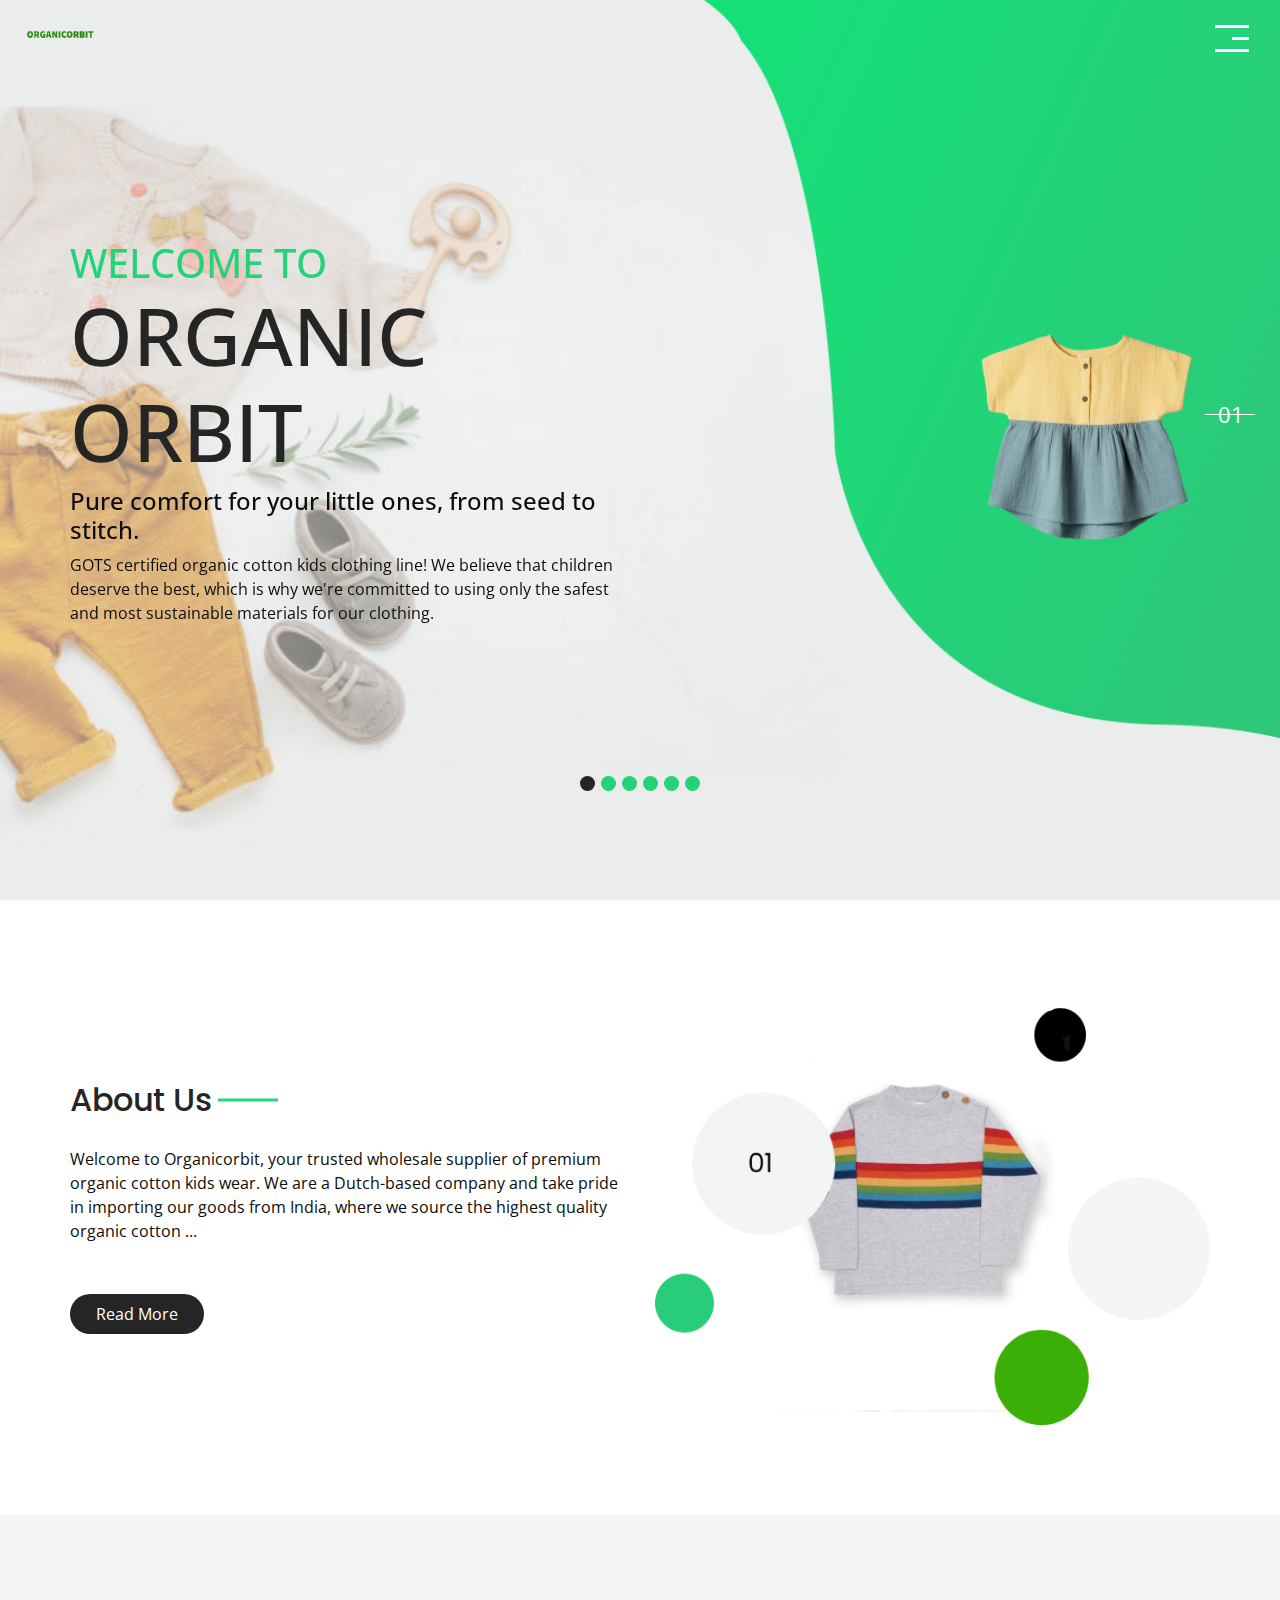
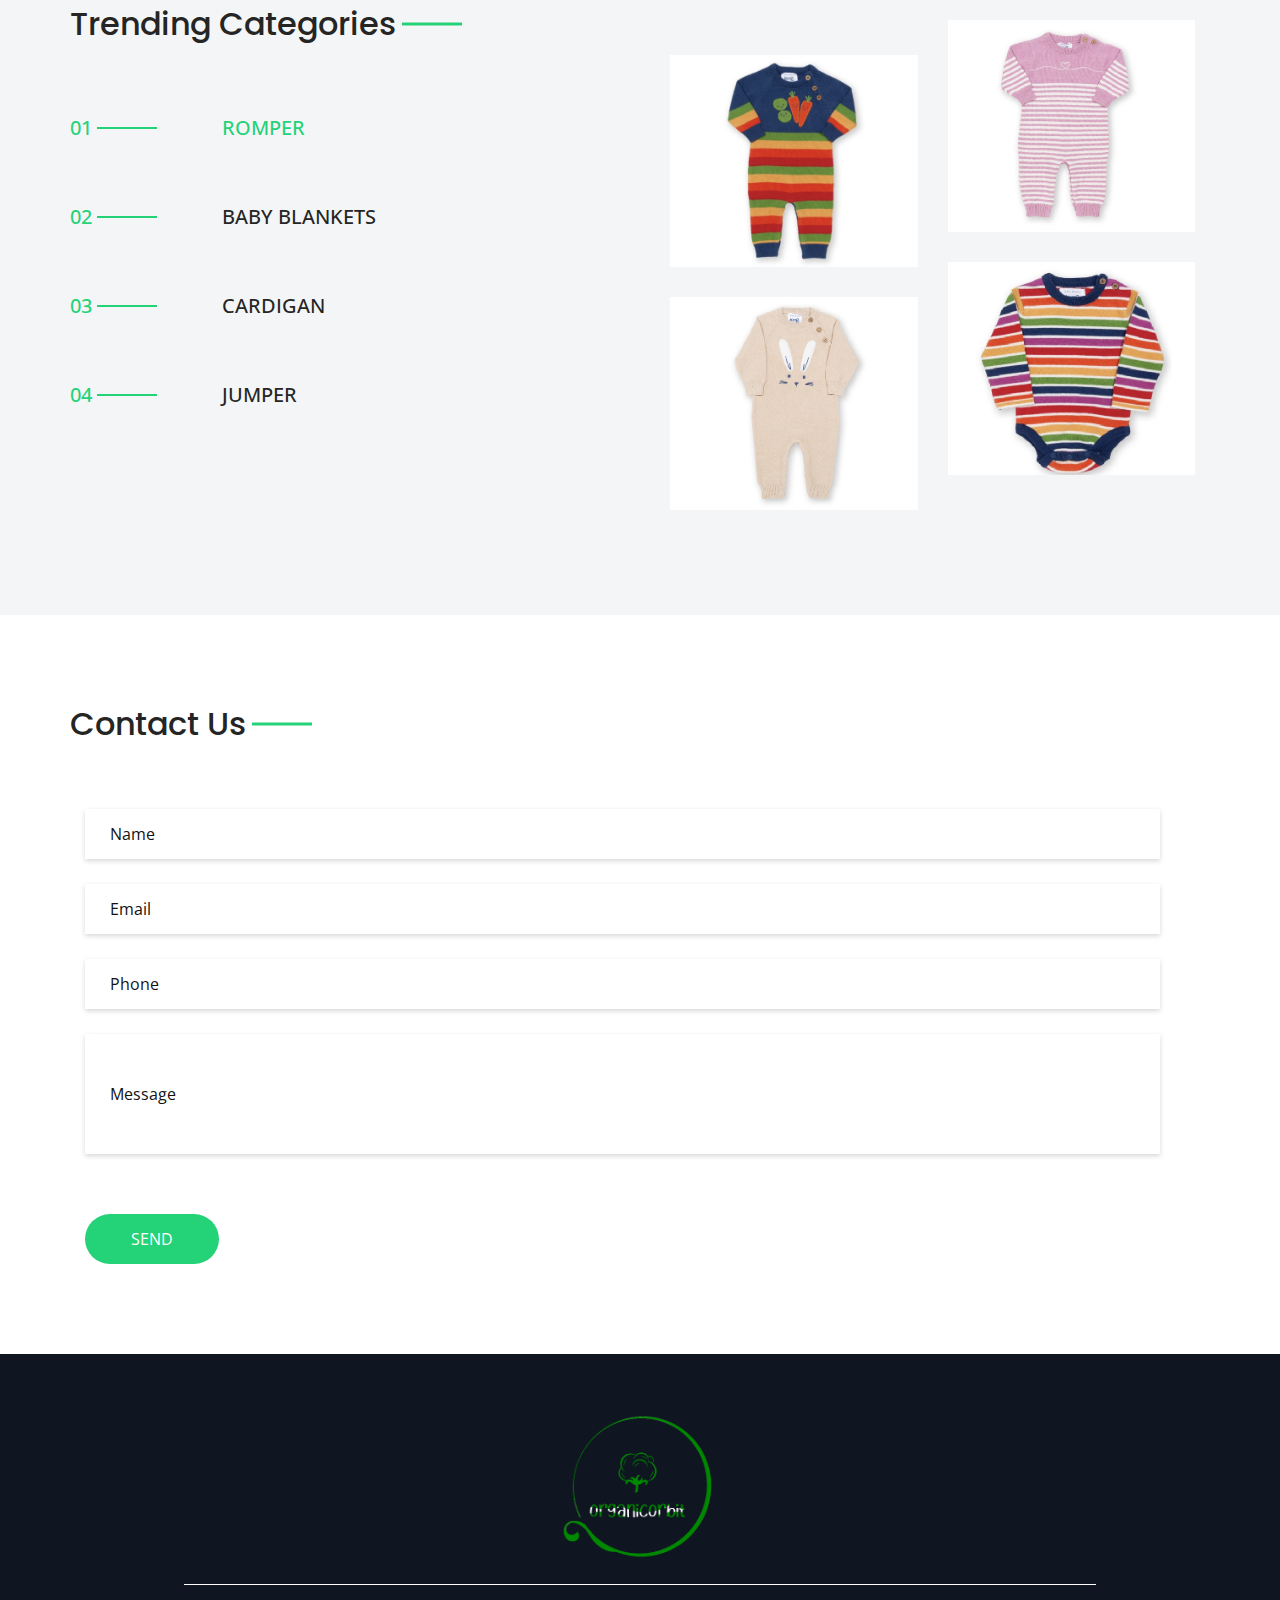
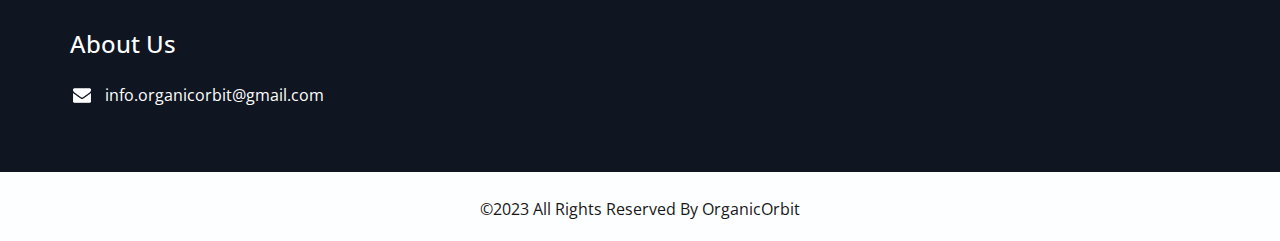
==== index.html @ 85e383f3 "Add files via upload" ====
<!DOCTYPE html>
<html lang="en">

<head>
  <!-- Basic -->
  <meta charset="utf-8" />
  <meta http-equiv="X-UA-Compatible" content="IE=edge" />
  <!-- Mobile Metas -->
  <meta name="viewport" content="width=device-width, initial-scale=1, shrink-to-fit=no" />
  <!-- Site Metas -->
  <meta name="keywords" content="" />
  <meta name="description" content="" />
  <meta name="author" content="" />

  <title>Organic Orbit</title>

  <!-- slider stylesheet -->
  <link rel="stylesheet" type="text/css"
    href="https://cdnjs.cloudflare.com/ajax/libs/OwlCarousel2/2.1.3/assets/owl.carousel.min.css" />

  <!-- bootstrap core css -->
  <link rel="stylesheet" type="text/css" href="css/bootstrap.css" />

  <!-- fonts style -->
  <link href="https://fonts.googleapis.com/css?family=Open+Sans:400,700|Poppins:400,700&display=swap" rel="stylesheet">
  <!-- Custom styles for this template -->
  <link href="css/style.css" rel="stylesheet" />
  <!-- responsive style -->
  <link href="css/responsive.css" rel="stylesheet" />
</head>

<body>
  <div class="hero_area">
    <!-- header section strats -->
    <header class="header_section">
      <div class="container-fluid">
        <nav class="navbar navbar-expand-lg custom_nav-container">
          <a class="navbar-brand" href="index.html">
            <img src="images/logo.png" alt="" />
          </a>
          <button class="navbar-toggler" type="button" data-toggle="collapse" data-target="#navbarSupportedContent"
            aria-controls="navbarSupportedContent" aria-expanded="false" aria-label="Toggle navigation">
            <span class="navbar-toggler-icon"></span>
          </button>

          <div class="collapse navbar-collapse" id="navbarSupportedContent">
            <ul class="navbar-nav  ">
              <li class="nav-item active">
                <a class="nav-link" href="index.html">Home <span class="sr-only">(current)</span></a>
              </li>
              <li class="nav-item">
                <a class="nav-link" href="about.html"> About</a>
              </li>
              <li class="nav-item">
                <a class="nav-link" href="contact.html">Contact us</a>
              </li>
            </ul>
          </div>
          <div>
            <div class="custom_menu-btn ">
              <button>
                <span class=" s-1">

                </span>
                <span class="s-2">

                </span>
                <span class="s-3">

                </span>
              </button>
            </div>
          </div>

        </nav>
      </div>
    </header>
    <!-- end header section -->
    <!-- slider section -->
    <section class="slider_section ">
      <div class="number_box">
        <div>
          <ol class="carousel-indicators indicator-2">
            <li data-target="#carouselExampleIndicators" data-slide-to="0" class="active">01</li>
            <li data-target="#carouselExampleIndicators" data-slide-to="1">02</li>
            <li data-target="#carouselExampleIndicators" data-slide-to="2">03</li>
            <li data-target="#carouselExampleIndicators" data-slide-to="3">04</li>
            <li data-target="#carouselExampleIndicators" data-slide-to="4">05</li>
            <li data-target="#carouselExampleIndicators" data-slide-to="5">06</li>
          </ol>
        </div>
      </div>
      <div class="container">
        <div id="carouselExampleIndicators" class="carousel slide" data-ride="carousel">
          <ol class="carousel-indicators">
            <li data-target="#carouselExampleIndicators" data-slide-to="0" class="active"></li>
            <li data-target="#carouselExampleIndicators" data-slide-to="1"></li>
            <li data-target="#carouselExampleIndicators" data-slide-to="2"></li>
            <li data-target="#carouselExampleIndicators" data-slide-to="3"></li>
            <li data-target="#carouselExampleIndicators" data-slide-to="4"></li>
            <li data-target="#carouselExampleIndicators" data-slide-to="5"></li>
          </ol>
          <div class="carousel-inner">
            <div class="carousel-item active">
              <div class="row">
                <div class="col-md-6">
                  <div class="detail-box">
                    <h1>Welcome to
                      <span>
                      ORGANIC ORBIT
                    </span>
                    </h1>

                    <h4>
                      Pure comfort for your little ones, from seed to stitch.
                    </h4>
                  </div>
                  <p>
                    GOTS certified organic cotton kids clothing line! We believe that children deserve the best, which is why we're committed to using only the safest and most sustainable materials for our clothing.
                  </p>
                </div>
                <div class="col-md-6 img-container">
                  <div class="img-box">
                    <img src="images/slider-img.png" alt="">
                  </div>
                </div>
              </div>
            </div>
            <div class="carousel-item ">
              <div class="row">
                <div class="col-md-6">
                  <div class="detail-box">
                    <h1>
                      Soft
                      <span>
                        Sustainable
                      </span>
                      stylish
                    </h1>
                    <p>
                      Soft, sustainable, and stylish - our organic cotton kidswear is perfect for your little ones!
                    </p>
                  </div>
                </div>
                <div class="col-md-6 img-container">
                  <div class="img-box">
                    <img src="images/slider-img%20(2).png" alt="">
                  </div>
                </div>
              </div>
            </div>
            <div class="carousel-item ">
              <div class="row">
                <div class="col-md-6">
                  <div class="detail-box">
                    <h1>
                      Provide
                      <p><span>
                        Premium
                      </span></p>
                      Offerings
                    </h1>
                    <p>
                      Elevate your store's offerings with our premium organic cotton kidswear wholesale options.
                    </p>
                  </div>
                </div>
                <div class="col-md-6 img-container">
                  <div class="img-box">
                    <img src="images/slider-img%20(3).png" alt="">
                  </div>
                </div>
              </div>
            </div>
            <div class="carousel-item ">
              <div class="row">
                <div class="col-md-6">
                  <div class="detail-box">
                    <h1>
                      Sustainable
                      <span>
                         Cotton
                      </span>
                      <p>World</p>
                    </h1>
                    <p>
                      Eco-friendly and comfortable - our organic cotton kidswear is a win-win for both you and the planet.
                    </p>
                  </div>
                </div>
                <div class="col-md-6 img-container">
                  <div class="img-box">
                    <img src="images/slider-img%20(2).png" alt="">
                  </div>
                </div>
              </div>
            </div>
            <div class="carousel-item ">
              <div class="row">
                <div class="col-md-6">
                  <div class="detail-box">
                    <h1>
                      Playful
                      <p><span>
                        Styles
                      </span></p>
                      <p>
                        & colors

                      </p>
                    </h1>
                    <p>
                      From playful prints to classic styles, our organic cotton kidswear has something for every taste and occasion.
                    </p>
                  </div>
                </div>
                <div class="col-md-6 img-container">
                  <div class="img-box">
                    <img src="images/slider-img.png" alt="">
                  </div>
                </div>
              </div>
            </div>
            <div class="carousel-item ">
              <div class="row">
                <div class="col-md-6">
                  <div class="detail-box">
                    <h1>
                      GOTS
                      <p><span>
                        Certified
                      </span></p>
                      Textiles
                    </h1>
                    <p>
                      When you choose our GOTS certified cotton kids wear, you are choosing a product that is sustainably and ethically produced, with the highest environmental and social standards. With our commitment to organic cotton and responsible manufacturing, you can feel good about dressing your little ones in comfortable, stylish, and planet-friendly clothing. </p>
                  </div>
                </div>
                <div class="col-md-6 img-container">
                  <div class="img-box">
                    <img src="images/slider-img%20(2).png" alt="">
                  </div>
                </div>
              </div>
            </div>
          </div>
        </div>
      </div>
    </section>
    <!-- end slider section -->
  </div>


  <!-- about section -->

  <section class="about_section layout_padding">
    <div class="container">
      <div class="row">
        <div class="col-md-6">
          <div class="detail-box">
            <div class="heading_container">
              <h2>
                About Us
              </h2>

            </div>
            <p>
              Welcome to Organicorbit, your trusted wholesale supplier of premium organic cotton kids wear. We are a Dutch-based company and take pride in importing our goods from India, where we source the highest quality organic cotton
              <span id="dots">...</span>
            </p>
            <a href="about.html">
              Read More
            </a>
          </div>
        </div>
        <div class="col-md-6">
          <div class="img-box">
            <img src="images/about-img.png" alt="">
          </div>
        </div>
      </div>
    </div>
  </section>

  <!-- end about section -->

  <!-- trending section -->

  <section class="trending_section layout_padding">
    <div id="accordion">
      <div class="container">
        <div class="row">
          <div class="col-md-6">
            <div class="detail-box">
              <div class="heading_container">
                <h2>
                  Trending Categories
                </h2>
              </div>
              <div class="tab_container">
                <div class="t-link-box" data-toggle="collapse" data-target="#collapseOne" aria-expanded="true"
                  aria-controls="collapseOne">
                  <div class="number">
                    <h5>
                      01
                    </h5>
                  </div>
                  <hr>
                  <div class="t-name">
                    <h5>
                      ROMPER
                    </h5>
                  </div>
                </div>
                <div class="t-link-box collapsed" data-toggle="collapse" data-target="#collapseTwo"
                  aria-expanded="false" aria-controls="collapseTwo">
                  <div class="number">
                    <h5>
                      02
                    </h5>
                  </div>
                  <hr>
                  <div class="t-name">
                    <h5>
                      BABY BLANKETS
                    </h5>
                  </div>
                </div>
                <div class="t-link-box collapsed" data-toggle="collapse" data-target="#collapseThree"
                  aria-expanded="false" aria-controls="collapseThree">
                  <div class="number">
                    <h5>
                      03
                    </h5>
                  </div>
                  <hr>
                  <div class="t-name">
                    <h5>
                      CARDIGAN
                    </h5>
                  </div>
                </div>
                <div class="t-link-box collapsed" data-toggle="collapse" data-target="#collapseFour"
                  aria-expanded="false" aria-controls="collapseFour">
                  <div class="number">
                    <h5>
                      04
                    </h5>
                  </div>
                  <hr>
                  <div class="t-name">
                    <h5>
                      JUMPER
                    </h5>
                  </div>
                </div>
              </div>
            </div>
          </div>
          <div class="col-md-6">
            <div class="collapse show" id="collapseOne" aria-labelledby="headingOne" data-parent="#accordion">
              <div class="img_container ">
                <div class="box b-1">
                  <div class="img-box">
                    <img src="images/romber-1.png" alt="">
                  </div>
                  <div class="img-box">
                    <img src="images/romber-2.png" alt="">
                  </div>
                </div>
                <div class="box b-2">
                  <div class="img-box">
                    <img src="images/romber-3.png" alt="">
                  </div>
                  <div class="img-box">
                    <img src="images/romber-4.png" alt="">
                  </div>
                </div>
              </div>
            </div>
            <div class="collapse" id="collapseTwo" aria-labelledby="headingTwo" data-parent="#accordion">
              <div class="img_container ">
                <div class="box b-1">
                  <div class="img-box">
                    <img src="images/blanker-1.png" alt="">
                  </div>
                  <div class="img-box">
                    <img src="images/blanket-2.png" alt="">
                  </div>
                </div>
                <div class="box b-1">

                  <div class="img-box">
                    <img src="images/blanket-3.png" alt="">
                  </div>
                </div>
              </div>
            </div>
            <div class="collapse" id="collapseThree" aria-labelledby="headingThree" data-parent="#accordion">
              <div class="img_container ">
                <div class="box b-1">
                  <div class="img-box">
                    <img src="images/cardigan-1.png" alt="">
                  </div>
                  <div class="img-box">
                    <img src="images/cardigan-2.png" alt="">
                  </div>
                </div>
                <div class="box b-2">
                  <div class="img-box">
                    <img src="images/cardigan-3.png" alt="">
                  </div>
                  <div class="img-box">
                    <img src="images/cardigan-4.png" alt="">
                  </div>
                </div>
              </div>
            </div>
            <div class="collapse" id="collapseFour" aria-labelledby="headingfour" data-parent="#accordion">
              <div class="img_container ">
                <div class="box b-1">
                  <div class="img-box">
                    <img src="images/jumper-1.png" alt="">
                  </div>

                  <div class="img-box">
                    <img src="images/jumper-2.png" alt="">
                  </div>
                </div>
                <div class="box b-2">
                  <div class="img-box">
                    <img src="images/jumper-3.png" alt="">
                  </div>
                  <div class="img-box">
                    <img src="images/jumper-4.png" alt="">
                  </div>
                </div>
              </div>
            </div>

          </div>
        </div>
      </div>
    </div>

  </section>


<!--  <section class="brand_section">-->
<!--    <div class="container">-->
<!--      <div class="heading_container">-->
<!--        <h2>-->
<!--          Featured Brands-->
<!--        </h2>-->
<!--      </div>-->
<!--      <div class="brand_container layout_padding2">-->
<!--        <div class="box">-->
<!--            <div class="new">-->
<!--              <h5>-->
<!--                New-->
<!--              </h5>-->
<!--            </div>-->
<!--            <div class="img-box">-->
<!--              <img src="images/slider-img.png" alt="">-->
<!--            </div>-->
<!--            <div class="detail-box">-->
<!--              <h6>-->
<!--                Chair-->
<!--              </h6>-->
<!--            </div>-->
<!--        </div>-->
<!--        <div class="box">-->
<!--            <div class="img-box">-->
<!--              <img src="images/slider-img.png" alt="">-->
<!--            </div>-->
<!--            <div class="detail-box">-->
<!--              <h6>-->
<!--                Chair-->
<!--              </h6>-->
<!--            </div>-->
<!--        </div>-->
<!--        <div class="box">-->
<!--            <div class="img-box">-->
<!--              <img src="images/slider-img.png" alt="">-->
<!--            </div>-->
<!--            <div class="detail-box">-->
<!--              <h6>-->
<!--                Chair-->
<!--              </h6>-->
<!--            </div>-->
<!--        </div>-->
<!--        <div class="box">-->
<!--            <div class="img-box">-->
<!--              <img src="images/slider-img.png" alt="">-->
<!--            </div>-->
<!--            <div class="detail-box">-->
<!--              <h6>-->
<!--                Chair-->
<!--              </h6>-->
<!--            </div>-->
<!--        </div>-->
<!--      </div>-->
<!--    </div>-->
<!--  </section>-->

  <!-- end brand section -->
  <!-- contact section -->

  <section class="contact_section layout_padding">
    <div class="container ">
      <div class="heading_container">
        <h2 class="">
          Contact Us
        </h2>
      </div>

    </div>
    <div class="container">
      <div class="row">
        <div class="col"/>
        <div class="col">
          <form action="mailto:info.organicorbit@gmail.com"
                method="POST"
                enctype="multipart/form-data">
            <div>
              <input type="text" placeholder="Name" />
            </div>
            <div>
              <input type="email" placeholder="Email" />
            </div>
            <div>
              <input type="text" placeholder="Phone" />
            </div>
            <div>
              <input type="text" class="message-box" placeholder="Message" />
            </div>
            <div class="d-flex ">
              <button>
                SEND
              </button>
            </div>
          </form>
        </div>

        <div class="col"/>
<!--        <div class="col-md-6">-->
<!--          <div class="map_container">-->
<!--            <div class="map-responsive">-->
<!--              <iframe-->
<!--                src="https://www.google.com/maps/embed/v1/place?key=AIzaSyA0s1a7phLN0iaD6-UE7m4qP-z21pH0eSc&q=Eiffel+Tower+Paris+France"-->
<!--                width="600" height="300" frameborder="0" style="border:0; width: 100%; height:100%"-->
<!--                allowfullscreen></iframe>-->
<!--            </div>-->
<!--          </div>-->
<!--        </div>-->
      </div>
    </div>
  </section>

  <!-- end contact section -->

  <!-- client section -->
<!--  <section class="client_section layout_padding-bottom">-->
<!--    <div class="container">-->
<!--      <div class="heading_container">-->
<!--        <h2>-->
<!--          Testimonial-->
<!--        </h2>-->
<!--      </div>-->
<!--    </div>-->

<!--    <div class="container">-->
<!--      <div class="client_container layout_padding2">-->
<!--        <div class="client_box b-1">-->
<!--          <div class="client-id">-->
<!--            <div class="img-box">-->
<!--              <img src="images/client-1.png" alt="" />-->
<!--            </div>-->
<!--            <div class="name">-->
<!--              <h5>-->
<!--                Magna-->
<!--              </h5>-->
<!--              <p>-->
<!--                Consectetur adipiscing-->
<!--              </p>-->
<!--            </div>-->
<!--          </div>-->
<!--          <div class="detail">-->
<!--            <p>-->
<!--              Lorem ipsum dolor sit amet, consectetur adipiscing elit, sed do eiusmod tempor incididunt ut labore et-->
<!--              dolore magna aliqua. Ut enim ad minim veniam, quis nostrudLorem ipsum-->
<!--            </p>-->
<!--            <div>-->
<!--              <div class="arrow_img">-->
<!--              </div>-->
<!--            </div>-->
<!--          </div>-->
<!--        </div>-->
<!--        <div class="client_box b-2">-->
<!--          <div class="client-id">-->
<!--            <div class="img-box">-->
<!--              <img src="images/client-2.png" alt="" />-->
<!--            </div>-->
<!--            <div class="name">-->
<!--              <h5>-->
<!--                Aliqua-->
<!--              </h5>-->
<!--              <p>-->
<!--                Consectetur adipiscing-->
<!--              </p>-->

<!--            </div>-->
<!--          </div>-->
<!--          <div class="detail">-->
<!--            <p>-->
<!--              Lorem ipsum dolor sit amet, consectetur adipiscing elit, sed do eiusmod tempor incididunt ut labore et-->
<!--              dolore magna aliqua. Ut enim ad minim veniam, quis nostrudLorem ipsum-->
<!--            </p>-->
<!--            <div>-->
<!--              <div class="arrow_img">-->
<!--              </div>-->
<!--            </div>-->
<!--          </div>-->
<!--        </div>-->
<!--      </div>-->
<!--    </div>-->
<!--  </section>-->

  <!-- end client section -->

  <!-- info section -->
  <section class="info_section layout_padding2">
    <div class="container">
      <div class="info_logo">
        <div class="col">
          <div class="img-box">
            <img height="175px" src="images/logo_big.png" alt="">
          </div>
        </div>
      </div>
      <div class="row">
        <div class="col">
          <div class="info_contact">
            <h5>
              About Us
            </h5>
            <div>
              <div class="img-box">
                <img src="images/envelope-white.png" width="18px" alt="">
              </div>
              <p>
                info.organicorbit@gmail.com
              </p>
            </div>
          </div>
        </div>

      </div>
    </div>
  </section>

  <!-- end info_section -->


  <!-- footer section -->
  <section class="container-fluid footer_section ">
    <div class="container">
      <p>
        &copy;2023 All Rights Reserved By OrganicOrbit
      </p>
    </div>
  </section>
  <!-- end  footer section -->


  <script type="text/javascript" src="js/jquery-3.4.1.min.js"></script>
  <script type="text/javascript" src="js/bootstrap.js"></script>
  <script type="text/javascript" src="https://cdnjs.cloudflare.com/ajax/libs/OwlCarousel2/2.2.1/owl.carousel.min.js">
  </script>
  <script type="text/javascript">
    $(".owl-carousel").owlCarousel({
      loop: true,
      margin: 10,
      nav: true,
      navText: [],
      autoplay: true,
      slideSpeed: 500,
      autoplayHoverPause: true,
      responsive: {
        0: {
          items: 1
        },
        420: {
          items: 2
        },
        1000: {
          items: 5
        }
      }

    });
  </script>
  <script>
    var nav = $("#navbarSupportedContent");
    var btn = $(".custom_menu-btn");
    btn.click
    btn.click(function (e) {

      e.preventDefault();
      nav.toggleClass("lg_nav-toggle");
      document.querySelector(".custom_menu-btn").classList.toggle("menu_btn-style")
    });
  </script>
  <script>
    $('.carousel').on('slid.bs.carousel', function () {
      $(".indicator-2 li").removeClass("active");
      indicators = $(".carousel-indicators li.active").data("slide-to");
      a = $(".indicator-2").find("[data-slide-to='" + indicators + "']").addClass("active");
      console.log(indicators);

    })
  </script>

</body>
</body>

</html>
---- css/style.css ----
body {
  font-family: 'Open Sans', sans-serif;
  color: #0c0c0c;
  background-color: #ffffff;
}

.layout_padding {
  padding-top: 90px;
  padding-bottom: 90px;
}

.layout_padding2 {
  padding: 45px 0;
}

.layout_padding2-top {
  padding-top: 45px;
  padding-bottom: 45px;
}

.layout_padding2-bottom {
  padding-bottom: 45px;
}

.layout_padding-top {
  padding-top: 90px;
}

.layout_padding-bottom {
  padding-bottom: 90px;
}

.heading_container {
  display: -webkit-box;
  display: -ms-flexbox;
  display: flex;
}

.heading_container h2 {
  color: #252525;
  position: relative;
  font-family: 'Poppins', sans-serif;
}

.heading_container h2::before {
  content: "";
  width: 60px;
  height: 3px;
  position: absolute;
  top: 50%;
  right: -5px;
  background-color: #24d278;
  -webkit-transform: translate(100%, -50%);
          transform: translate(100%, -50%);
}

/*header section*/
.hero_area {
  height: 100vh;
  background-image: url(../images/hero-bg.jpg);
  background-size: cover;
  position: relative;
  background-repeat: no-repeat;
  overflow: hidden;
}

.hero_area::after {
  content: "";
  position: absolute;
  bottom: 0;
  right: 0;
  width: 45%;
  height: 100%;
  background-image: url(../images/hero-side-bg.png);
  background-size: cover;
}

.sub_page .hero_area {
  height: auto;
  background-size: auto;
}

.hero_area.sub_pages {
  height: auto;
}

.header_section {
  overflow-x: hidden;
}

.header_section .container-fluid {
  padding-right: 25px;
  padding-left: 25px;
}

.header_section .nav_container {
  margin: 0 auto;
}

.header_section .user_option {
  display: -webkit-box;
  display: -ms-flexbox;
  display: flex;
  -webkit-box-align: center;
      -ms-flex-align: center;
          align-items: center;
}

.header_section .user_option a {
  display: -webkit-box;
  display: -ms-flexbox;
  display: flex;
  color: #ffffff;
  -webkit-box-align: center;
      -ms-flex-align: center;
          align-items: center;
}

.header_section .user_option a img {
  min-width: 20px;
  height: 20px;
  margin-right: 5px;
}

.custom_nav-container.navbar-expand-lg .navbar-nav .nav-item .nav-link {
  padding: 10px 15px;
  color: #060606;
  text-align: center;
  text-transform: uppercase;
}

.custom_nav-container.navbar-expand-lg .navbar-nav .nav-item.active .nav-link, .custom_nav-container.navbar-expand-lg .navbar-nav .nav-item:hover .nav-link {
  color: #24d278;
}

a,
a:hover,
a:focus {
  text-decoration: none;
}

a:hover,
a:focus {
  color: initial;
}

.btn,
.btn:focus {
  outline: none !important;
  -webkit-box-shadow: none;
          box-shadow: none;
}

.custom_nav-container .nav_search-btn {
  background-image: url(../images/search-icon.png);
  background-size: 17px;
  background-repeat: no-repeat;
  background-position-y: 7px;
  width: 35px;
  height: 35px;
  padding: 0;
  border: none;
}

.custom_nav-container form {
  padding-top: 7px;
}

.navbar-brand {
  margin-right: 5%;
  display: -webkit-box;
  display: -ms-flexbox;
  display: flex;
  -webkit-box-align: center;
      -ms-flex-align: center;
          align-items: center;
}

.navbar-brand img {
  width: 70px;
}

.custom_nav-container {
  z-index: 99999;
  padding: 0;
  height: 70px;
}

.custom_nav-container .navbar-toggler {
  outline: none;
}

.custom_nav-container .navbar-toggler .navbar-toggler-icon {
  background-image: url(../images/menu.png);
  background-size: 50px;
  width: 30px;
  height: 30px;
}

.lg_toggl-btn {
  background-color: transparent;
  border: none;
  outline: none;
  width: 56px;
  height: 40px;
  cursor: pointer;
}

.lg_toggl-btn:focus {
  outline: none;
}

.login_btn-container {
  padding-top: 30px;
}

.login_btn-container a {
  color: #24d278;
  text-transform: uppercase;
}

/*end header section*/
/* slider section */
.slider_section {
  height: calc(90% - 70px);
  display: -webkit-box;
  display: -ms-flexbox;
  display: flex;
  -webkit-box-align: center;
      -ms-flex-align: center;
          align-items: center;
}

.slider_section .container {
  position: relative;
  z-index: 2;
}

.slider_section .number_box {
  width: 50px;
  position: absolute;
  right: 25px;
  top: 46%;
  display: -webkit-box;
  display: -ms-flexbox;
  display: flex;
  -webkit-box-orient: vertical;
  -webkit-box-direction: normal;
      -ms-flex-direction: column;
          flex-direction: column;
  -webkit-box-align: center;
      -ms-flex-align: center;
          align-items: center;
  color: #ffffff;
  -webkit-transform: translateY(-50%);
          transform: translateY(-50%);
  z-index: 2;
  font-size: 22px;
}

.slider_section .number_box::before {
  content: "";
  width: 50px;
  height: 1px;
  background-color: #ffffff;
  position: absolute;
  top: 50%;
  left: 50%;
  -webkit-transform: translate(-50%, -50%);
          transform: translate(-50%, -50%);
}

.slider_section .row {
  -webkit-box-align: center;
      -ms-flex-align: center;
          align-items: center;
}

.slider_section .detail-box h1 {
  color: #24d278;
  text-transform: uppercase;
}

.slider_section .detail-box h1 span {
  font-size: 5rem;
  color: #252525;
}

.slider_section .detail-box p {
  margin-top: 15px;
}

.slider_section .detail-box .btn-box {
  margin-top: 45px;
}

.slider_section .detail-box .btn-box a {
  text-transform: uppercase;
  text-align: center;
  width: 135px;
  font-size: 15px;
}

.slider_section .detail-box .btn-box .btn-1 {
  display: inline-block;
  padding: 6px 0;
  background-color: #24d278;
  color: #ffffff;
  -webkit-transition: all 0.3s;
  transition: all 0.3s;
  border: 1px solid transparent;
  border-radius: 20px;
  margin-right: 5px;
}

.slider_section .detail-box .btn-box .btn-1:hover {
  background-color: transparent;
  border-color: #24d278;
  color: #24d278;
}

.slider_section .detail-box .btn-box .btn-2 {
  display: inline-block;
  padding: 6px 0;
  background-color: #252525;
  color: #ffffff;
  -webkit-transition: all 0.3s;
  transition: all 0.3s;
  border: 1px solid transparent;
  border-radius: 20px;
}

.slider_section .detail-box .btn-box .btn-2:hover {
  background-color: transparent;
  border-color: #252525;
  color: #252525;
}

.slider_section .img-container {
  position: relative;
  display: -webkit-box;
  display: -ms-flexbox;
  display: flex;
  -webkit-box-pack: end;
      -ms-flex-pack: end;
          justify-content: flex-end;
}

.slider_section .img-container .img-box {
  width: 250px;
}

.slider_section .img-container .img-box img {
  width: 100%;
}

.slider_section .play_btn {
  background-color: #24d278;
  display: -webkit-box;
  display: -ms-flexbox;
  display: flex;
  -webkit-box-align: center;
      -ms-flex-align: center;
          align-items: center;
  -webkit-box-pack: center;
      -ms-flex-pack: center;
          justify-content: center;
  border-radius: 100%;
  width: 75px;
  height: 75px;
  position: absolute;
  z-index: 3;
  top: 56%;
  right: 32%;
}

.slider_section .play_btn a {
  background-color: #ffffff;
  display: -webkit-box;
  display: -ms-flexbox;
  display: flex;
  -webkit-box-align: center;
      -ms-flex-align: center;
          align-items: center;
  -webkit-box-pack: center;
      -ms-flex-pack: center;
          justify-content: center;
  border-radius: 100%;
  width: 75px;
  height: 75px;
  position: relative;
  z-index: 5;
}

.slider_section .play_btn img {
  width: 20px;
  margin-left: 3px;
}

.slider_section .play_btn::before {
  content: "";
  width: 100%;
  height: 100%;
  position: absolute;
  top: 50%;
  left: 50%;
  background-color: #24d278;
  opacity: 1;
  border-radius: 100%;
  -webkit-transform: translate(-50%, -50%);
          transform: translate(-50%, -50%);
}

.slider_section .play_btn::before {
  z-index: 2;
  -webkit-animation: before-animation 1500ms infinite;
          animation: before-animation 1500ms infinite;
}

@-webkit-keyframes before-animation {
  0% {
    -webkit-transform: translateX(-50%) translateY(-50%) translateZ(0) scale(1);
            transform: translateX(-50%) translateY(-50%) translateZ(0) scale(1);
    opacity: 1;
  }
  100% {
    -webkit-transform: translateX(-50%) translateY(-50%) translateZ(0) scale(1.5);
            transform: translateX(-50%) translateY(-50%) translateZ(0) scale(1.5);
    opacity: 1;
  }
}

@keyframes before-animation {
  0% {
    -webkit-transform: translateX(-50%) translateY(-50%) translateZ(0) scale(1);
            transform: translateX(-50%) translateY(-50%) translateZ(0) scale(1);
    opacity: 1;
  }
  100% {
    -webkit-transform: translateX(-50%) translateY(-50%) translateZ(0) scale(1.5);
            transform: translateX(-50%) translateY(-50%) translateZ(0) scale(1.5);
    opacity: 1;
  }
}

.slider_section .carousel-indicators {
  margin: 0;
  -webkit-box-align: center;
      -ms-flex-align: center;
          align-items: center;
  -webkit-box-pack: center;
      -ms-flex-pack: center;
          justify-content: center;
  bottom: -150px;
}

.slider_section .carousel-indicators li {
  width: 15px;
  height: 15px;
  border-radius: 100%;
  background-color: #24d278;
  opacity: 1;
  border: none;
  background-clip: unset;
}

.slider_section .carousel-indicators li.active {
  background-color: #252525;
}

.slider_section ol.carousel-indicators.indicator-2 {
  position: unset;
}

.slider_section ol.carousel-indicators.indicator-2 li {
  width: 25px;
  height: 25px;
  text-indent: 0px;
  text-align: center;
  line-height: 25px;
  color: #ffffff;
  margin: 0;
  background-color: transparent;
  opacity: 1;
  border: none;
  display: none;
}

.slider_section ol.carousel-indicators.indicator-2 li.active {
  display: block;
}

.about_section .row {
  -webkit-box-align: center;
      -ms-flex-align: center;
          align-items: center;
}

.about_section .detail-box p {
  margin-top: 20px;
}

.about_section .detail-box a {
  display: inline-block;
  padding: 7px 25px;
  background-color: #252525;
  color: #ffffff;
  -webkit-transition: all 0.3s;
  transition: all 0.3s;
  border: 1px solid transparent;
  border-radius: 20px;
  margin-top: 35px;
}

.about_section .detail-box a:hover {
  background-color: transparent;
  border-color: #252525;
  color: #252525;
}

.about_section .img-box img {
  width: 100%;
}

.trending_section {
  background-color: #f4f5f7;
}

.trending_section .tab_container .t-link-box {
  margin: 65px 0;
  color: #24d278;
  display: -webkit-box;
  display: -ms-flexbox;
  display: flex;
  -webkit-box-align: center;
      -ms-flex-align: center;
          align-items: center;
  -webkit-box-pack: start;
      -ms-flex-pack: start;
          justify-content: flex-start;
}

.trending_section .tab_container .t-link-box h5 {
  margin: 0;
}

.trending_section .tab_container .t-link-box hr {
  background-color: #24d278;
  width: 60px;
  height: 1.5px;
  border: none;
  margin: 0 65px 0 5px;
}

.trending_section .tab_container .t-link-box .t-name {
  color: #252525;
}

.trending_section .tab_container .t-link-box:hover {
  cursor: pointer;
}

.trending_section .tab_container .t-link-box[aria-expanded="true"] .t-name {
  color: #24d278;
}

.trending_section .img_container {
  display: -webkit-box;
  display: -ms-flexbox;
  display: flex;
}

.trending_section .img_container .box {
  display: -webkit-box;
  display: -ms-flexbox;
  display: flex;
  -webkit-box-orient: vertical;
  -webkit-box-direction: normal;
      -ms-flex-direction: column;
          flex-direction: column;
}

.trending_section .img_container .box .img-box {
  margin: 15px;
}

.trending_section .img_container .box .img-box img {
  width: 100%;
}

.trending_section .img_container .box.b-1 {
  padding-top: 35px;
}

.discount_section .row {
  -webkit-box-align: center;
      -ms-flex-align: center;
          align-items: center;
}

.discount_section .detail-box {
  display: -webkit-box;
  display: -ms-flexbox;
  display: flex;
  -webkit-box-orient: vertical;
  -webkit-box-direction: normal;
      -ms-flex-direction: column;
          flex-direction: column;
  -webkit-box-align: center;
      -ms-flex-align: center;
          align-items: center;
}

.discount_section .detail-box h2 {
  padding-left: 45px;
}

.discount_section .detail-box h2.main_heading {
  font-size: 3rem;
  padding: 0;
  color: #24d278;
  text-transform: uppercase;
}

.discount_section .detail-box a {
  display: inline-block;
  padding: 6px 30px;
  background-color: #252525;
  color: #ffffff;
  -webkit-transition: all 0.3s;
  transition: all 0.3s;
  border: 1px solid transparent;
  border-radius: 20px;
  margin-top: 25px;
}

.discount_section .detail-box a:hover {
  background-color: transparent;
  border-color: #252525;
  color: #252525;
}

.discount_section .img-box img {
  width: 100%;
}

.brand_section .brand_container {
  display: -webkit-box;
  display: -ms-flexbox;
  display: flex;
  -webkit-box-pack: center;
      -ms-flex-pack: center;
          justify-content: center;
  -ms-flex-wrap: wrap;
      flex-wrap: wrap;
  margin: 0 -10px;
}

.brand_section .brand_container .box {
  position: relative;
  text-align: center;
  background-color: #e4e5e9;
  padding: 75px 35px 10px 35px;
  margin: 30px 10px 0 10px;
  min-width: 225px;
  -webkit-box-flex: 0;
      -ms-flex: 0 0 23.24670%;
          flex: 0 0 23.24670%;
}

.brand_section .brand_container .box h6 {
  color: #252525;
}

.brand_section .brand_container .box h6.price {
  color: #24d278;
}

.brand_section .brand_container .box .new {
  position: absolute;
  top: 0;
  left: 0;
  padding: 5px 35px;
  background-color: #252525;
  color: #ffffff;
}

.brand_section .brand_container .box .new h6 {
  margin: 0;
}

.brand_section .brand_container .box .img-box img {
  width: 100%;
}

.brand_section .brand_container .box:hover {
  background-color: #24d278;
}

.brand_section .brand_container .box:hover h6.price {
  color: #252525;
}

.brand_section .brand-btn {
  display: inline-block;
  padding: 6px 30px;
  background-color: #252525;
  color: #ffffff;
  -webkit-transition: all 0.3s;
  transition: all 0.3s;
  border: 1px solid transparent;
  border-radius: 20px;
  margin-top: 15px;
}

.brand_section .brand-btn:hover {
  background-color: transparent;
  border-color: #252525;
  color: #252525;
}

.contact_section {
  position: relative;
}

.contact_section .design-box {
  position: absolute;
  bottom: 50%;
  -webkit-transform: translateY(50%);
          transform: translateY(50%);
  right: 0;
  width: 75px;
}

.contact_section .design-box img {
  width: 100%;
}

.contact_section h2 {
  margin-bottom: 65px;
}

.contact_section form {
  padding-right: 35px;
}

.contact_section input {
  width: 100%;
  border: none;
  height: 50px;
  margin-bottom: 25px;
  padding-left: 25px;
  background-color: transparent;
  outline: none;
  color: #101010;
  -webkit-box-shadow: 0px 2px 5px 0px rgba(0, 0, 0, 0.16);
  box-shadow: 0px 2px 5px 0px rgba(0, 0, 0, 0.16);
}

.contact_section input::-webkit-input-placeholder {
  color: #131313;
}

.contact_section input:-ms-input-placeholder {
  color: #131313;
}

.contact_section input::-ms-input-placeholder {
  color: #131313;
}

.contact_section input::placeholder {
  color: #131313;
}

.contact_section input.message-box {
  height: 120px;
}

.contact_section button {
  display: inline-block;
  padding: 12px 45px;
  background-color: #24d278;
  color: #ffffff;
  -webkit-transition: all 0.3s;
  transition: all 0.3s;
  border: 1px solid transparent;
  border-radius: 30px;
  border-radius: 30px;
  color: #fff;
  margin-top: 35px;
}

.contact_section button:hover {
  background-color: transparent;
  border-color: #24d278;
  color: #24d278;
}

.contact_section .map_container {
  height: 100%;
  padding-bottom: 110px;
}

.contact_section .map_container .map-responsive {
  height: 100%;
}

.client_section .custom_heading-container {
  -webkit-box-pack: center;
      -ms-flex-pack: center;
          justify-content: center;
}

.client_section .client_container {
  display: -webkit-box;
  display: -ms-flexbox;
  display: flex;
  -webkit-box-align: start;
      -ms-flex-align: start;
          align-items: flex-start;
}

.client_section .client_box {
  margin-left: 25px;
  margin-right: 25px;
  padding: 25px;
  -webkit-box-shadow: 0px 0px 20px 0 rgba(0, 0, 0, 0.1);
          box-shadow: 0px 0px 20px 0 rgba(0, 0, 0, 0.1);
}

.client_section .client_box .client-id {
  display: -webkit-box;
  display: -ms-flexbox;
  display: flex;
  -webkit-box-align: center;
      -ms-flex-align: center;
          align-items: center;
}

.client_section .client_box .client-id .img-box img {
  width: 100%;
}

.client_section .client_box .client-id .name {
  margin-left: 15px;
}

.client_section .client_box .client-id .name h5 {
  font-weight: bold;
}

.client_section .client_box .client-id .name p {
  color: #24d278;
  margin: 0;
}

.client_section .client_box .detail {
  margin-top: 25px;
}

.client_section .client_box:hover {
  background-color: #f3f3f3;
  -webkit-box-shadow: none;
          box-shadow: none;
}

.client_section .client_box:hover .arrow_img {
  background-image: url(../images/arrow-green.png);
}

.client_section .client_box .arrow_img {
  width: 50px;
  height: 30px;
  background-image: url(../images/arrow.png);
  background-size: 25px;
  background-repeat: no-repeat;
}

.info_section {
  background-color: #0f1521;
  color: #ffffff;
}

.info_section .info_logo {
  width: 80%;
  margin: 0 auto 45px auto;
  padding-bottom: 10px;
  text-align: center;
  border-bottom: 1px solid #ffffff;
}

.info_section .info_logo h2 {
  text-transform: uppercase;
  font-weight: bold;
}

.info_section h5 {
  margin-bottom: 25px;
  font-size: 24px;
}

.info_section .info_insta .insta_container > div {
  display: -webkit-box;
  display: -ms-flexbox;
  display: flex;
}

.info_section .info_insta .insta_container img {
  width: 100%;
}

.info_section .info_insta .insta_container .insta-box {
  margin: 5px;
  display: -webkit-box;
  display: -ms-flexbox;
  display: flex;
  -webkit-box-align: stretch;
      -ms-flex-align: stretch;
          align-items: stretch;
}

.info_section .info_contact .img-box {
  width: 35px;
  display: -webkit-box;
  display: -ms-flexbox;
  display: flex;
  -webkit-box-pack: center;
      -ms-flex-pack: center;
          justify-content: center;
}

.info_section .info_contact p {
  margin: 0;
}

.info_section .info_contact > div {
  display: -webkit-box;
  display: -ms-flexbox;
  display: flex;
  -webkit-box-align: center;
      -ms-flex-align: center;
          align-items: center;
  margin: 20px 0;
}

.info_section .info_contact > div img {
  height: auto;
  margin-right: 12px;
}

.info_section .info_form form input {
  outline: none;
  width: 100%;
  padding: 7px 10px;
}

.info_section .info_form form button {
  display: inline-block;
  padding: 8px 30px;
  background-color: #24d278;
  color: #ffffff;
  -webkit-transition: all 0.3s;
  transition: all 0.3s;
  border: 1px solid transparent;
  border-radius: 0;
  margin-top: 15px;
  text-transform: uppercase;
  font-size: 15px;
}

.info_section .info_form form button:hover {
  background-color: transparent;
  border-color: #24d278;
  color: #24d278;
}

.info_section .info_form .social_box {
  margin-top: 35px;
  width: 100%;
  display: -webkit-box;
  display: -ms-flexbox;
  display: flex;
}

.info_section .info_form .social_box a {
  margin-right: 25px;
}

/* footer section*/
.footer_section {
  display: -webkit-box;
  display: -ms-flexbox;
  display: flex;
  -webkit-box-orient: vertical;
  -webkit-box-direction: normal;
      -ms-flex-direction: column;
          flex-direction: column;
  -webkit-box-pack: center;
      -ms-flex-pack: center;
          justify-content: center;
  background-color: #fdfeff;
}

.footer_section p {
  color: #171717;
  margin: 0;
  padding: 25px 0 20px 0;
  margin: 0 auto;
  text-align: center;
}

.footer_section a {
  color: #171717;
}

/* end footer section*/
#navbarSupportedContent {
  -webkit-transform: translateX(100vw);
          transform: translateX(100vw);
  opacity: 0;
  -webkit-transition: all 0.3s ease-in;
  transition: all 0.3s ease-in;
  -webkit-box-pack: justify;
      -ms-flex-pack: justify;
          justify-content: space-between;
  -webkit-box-align: center;
      -ms-flex-align: center;
          align-items: center;
}

#navbarSupportedContent.lg_nav-toggle {
  -webkit-transform: translateX(0);
          transform: translateX(0);
  opacity: 1;
}

.custom_menu-btn button {
  margin-top: 12px;
  outline: none;
  border: none;
  background-color: transparent;
}

.custom_menu-btn button span {
  display: block;
  width: 34px;
  height: 3.5px;
  background-color: #fff;
  margin: 8.5px 0;
  -webkit-transition: all 0.3s;
  transition: all 0.3s;
}

.custom_menu-btn .s-2 {
  -webkit-transition: all 0.1s;
  transition: all 0.1s;
  width: 17px;
  margin-left: auto;
}

.menu_btn-style button .s-1 {
  -webkit-transform: rotate(45deg) translate(7px, 10px);
          transform: rotate(45deg) translate(7px, 10px);
}

.menu_btn-style button .s-2 {
  -webkit-transform: translateX(100px);
          transform: translateX(100px);
}

.menu_btn-style button .s-3 {
  -webkit-transform: rotate(-45deg) translate(7px, -10px);
          transform: rotate(-45deg) translate(7px, -10px);
}
/*# sourceMappingURL=style.css.map */
---- css/responsive.css ----
@media (max-width: 1120px) {
  .slider_section .detail-box .btn-box a {
    margin-bottom: 10px;
  }

  .slider_section .play_btn {
    right: 25%;
  }
}

@media (max-width: 992px) {
  #navbarSupportedContent {
    opacity: 1;
    transform: none;
  }

  .sub_page .hero_area::after {
    display: none;
  }

  .navbar-toggler {
    padding: 0.25rem 0;
  }

  .slider_section .play_btn {
    top: 20%;
    right: 30%;
  }

  .header_section .user_option {
    display: none;
  }

  .custom_menu-btn {
    display: none;
  }

  .navbar-nav {
    align-items: center;
  }

  .custom_nav-container .navbar-toggler {
    margin-left: auto;
  }

  .custom_nav-container {
    padding: 15px 0;
    height: auto;
  }

  .brand_section {
    text-align: center;
  }
}

@media (max-width: 768px) {
  .hero_area {
    height: auto;
  }

  .hero_area::after {
    background-image: none;
    background-color: #1fd778;
    width: 100%;
    height: 450px;
  }

  .slider_section {
    text-align: center;
  }

  .slider_section .detail-box {
    margin-bottom: 45px;
  }

  .slider_section .img-container {
    justify-content: center;
  }

  .slider_section .play_btn {
    top: initial;
    bottom: 450px;
    right: 50%;
    transform: translate(50%, 50%);
  }

  .hero_area {
    background: none;
  }

  .slider_section {
    padding-top: 35px;
  }

  .slider_section .detail-box h1 span {
    font-size: 4rem;
  }

  .slider_section .img-box {
    margin: 40px 0;
  }

  .slider_section .img-box {
    margin-top: 125px;
    margin-bottom: 90px;
  }

  .slider_section .carousel-indicators {
    bottom: 25px;
  }

  .slider_section .carousel-indicators li {
    background-color: #fefefe;
  }

  .slider_section .number_box {
    display: none;
  }

  .about_section .detail-box {
    margin-bottom: 45px;
  }

  .discount_section .detail-box {
    margin-bottom: 45px;
  }

  .discount_section .detail-box {
    text-align: center;
  }



  .discount_section .detail-box h2 {
    padding: 0;
  }

  .client_section .client_container {
    flex-direction: column;
  }

  .client_section .client_box.b-1 {
    margin-bottom: 45px;
  }

  .info_section .col-md-3 {
    display: flex;
    flex-direction: column;
    align-items: center;
    text-align: center;
    margin: 15px 0;
  }

  .info_section .box {
    justify-content: center;
  }

  .info_section .box {

    justify-content: center;
    display: flex;
    flex-direction: column;
    align-items: center;
  }

  .contact_section form {
    padding: 0;
    margin-bottom: 45px;
  }

  .info_section .info_form .social_box {
    justify-content: center;
  }

  .info_section .info_form .social_box a {
    margin: 0 10px;
  }

  .contact_section .map_container {
    padding: 0;
  }
}

@media (max-width: 576px) {
  .slider_section .detail-box h1 {
    font-size: 2.5rem;
  }

  .slider_section .detail-box h1 span {
    font-size: 3.5rem;
  }

  .slider_section .play_btn,
  .slider_section .play_btn a {
    width: 55px;
    height: 55px;
  }



  .slider_section .play_btn img {
    width: 15px;
  }
}

@media (max-width: 480px) {}

@media (max-width: 420px) {
  .slider_section .detail-box h1 {
    font-size: 2rem;
  }

  .slider_section .detail-box h1 span {
    font-size: 3rem;
  }
}

@media (max-width: 360px) {}

@media (min-width: 1200px) {
  .container {
    max-width: 1170px;
  }
}
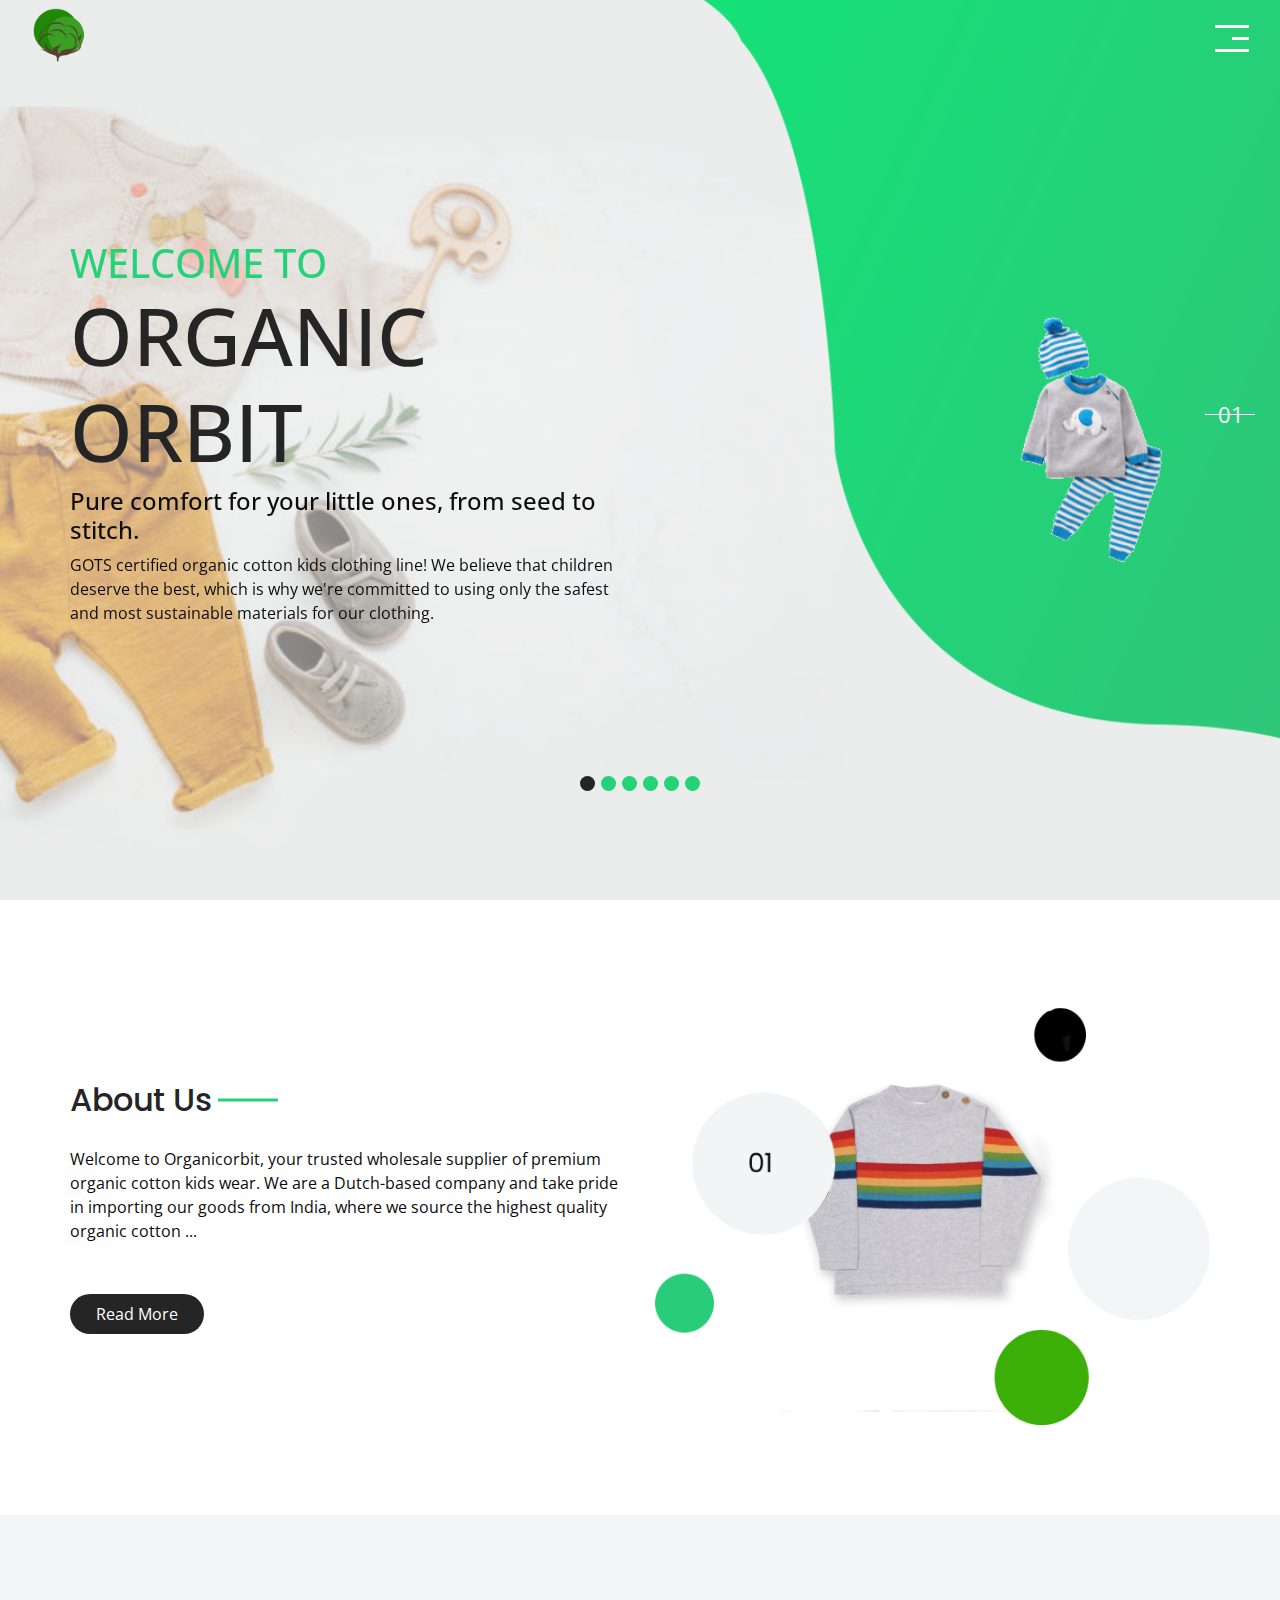
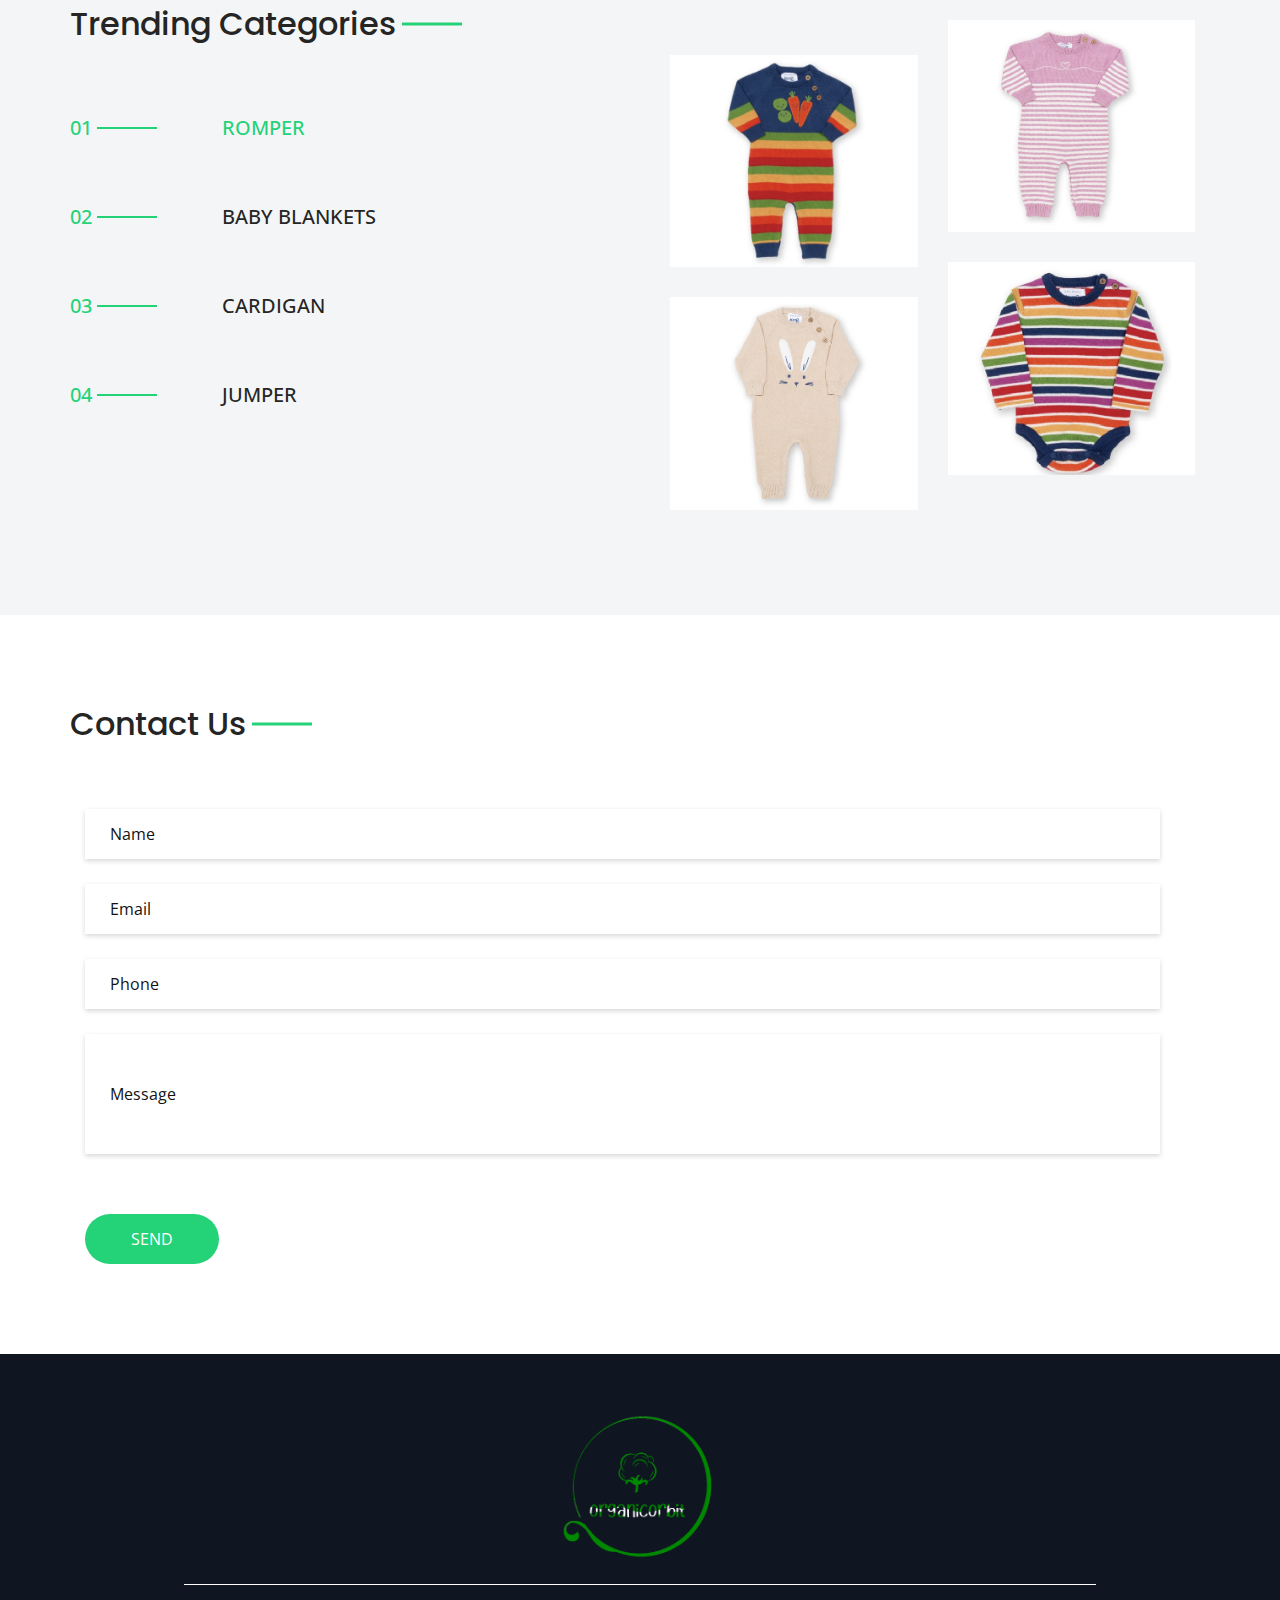
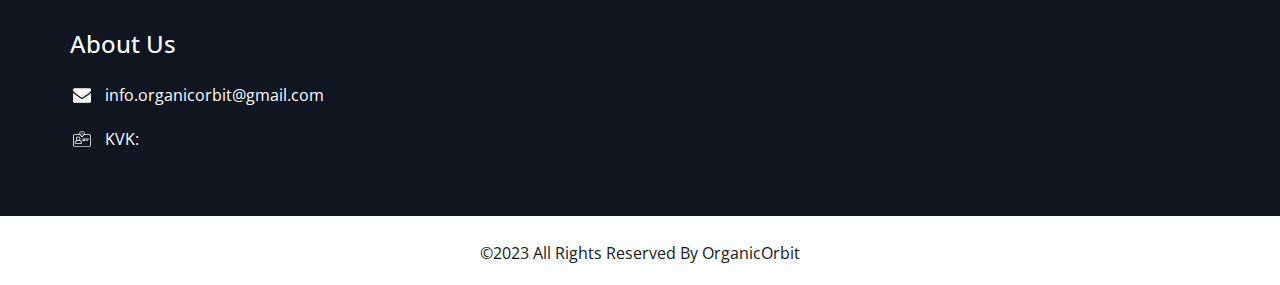
==== commit 8a026d51: "Add files via upload" ====
--- a/index.html
+++ b/index.html
@@ -36,7 +36,7 @@
       <div class="container-fluid">
         <nav class="navbar navbar-expand-lg custom_nav-container">
           <a class="navbar-brand" href="index.html">
-            <img src="images/logo.png" alt="" />
+            <img src="images/logo_new.png" alt="" />
           </a>
           <button class="navbar-toggler" type="button" data-toggle="collapse" data-target="#navbarSupportedContent"
             aria-controls="navbarSupportedContent" aria-expanded="false" aria-label="Toggle navigation">
@@ -190,7 +190,7 @@
                 </div>
                 <div class="col-md-6 img-container">
                   <div class="img-box">
-                    <img src="images/slider-img%20(2).png" alt="">
+                    <img src="images/slider-img%20(7).png" alt="">
                   </div>
                 </div>
               </div>
@@ -216,7 +216,7 @@
                 </div>
                 <div class="col-md-6 img-container">
                   <div class="img-box">
-                    <img src="images/slider-img.png" alt="">
+                    <img src="images/slider-img%20(8).png" alt="">
                   </div>
                 </div>
               </div>
@@ -238,7 +238,7 @@
                 </div>
                 <div class="col-md-6 img-container">
                   <div class="img-box">
-                    <img src="images/slider-img%20(2).png" alt="">
+                    <img src="images/slider-img%20(9).png" alt="">
                   </div>
                 </div>
               </div>
@@ -519,20 +519,18 @@
       <div class="row">
         <div class="col"/>
         <div class="col">
-          <form action="mailto:info.organicorbit@gmail.com"
-                method="POST"
-                enctype="multipart/form-data">
+          <form>
             <div>
-              <input type="text" placeholder="Name" />
+              <input type="text"  id="name"  name="name"  placeholder="Name" />
             </div>
             <div>
-              <input type="email" placeholder="Email" />
+              <input type="email" id="email" name="email" placeholder="Email" />
             </div>
             <div>
-              <input type="text" placeholder="Phone" />
+              <input type="text" id="phone" name="phone" placeholder="Phone" />
             </div>
             <div>
-              <input type="text" class="message-box" placeholder="Message" />
+              <input type="text" name="message" class="message-box" placeholder="Message" />
             </div>
             <div class="d-flex ">
               <button>
@@ -652,6 +650,14 @@
                 info.organicorbit@gmail.com
               </p>
             </div>
+            <div>
+              <div class="img-box">
+                <img src="images/id-card.png" width="18px" alt="">
+              </div>
+              <p>
+                KVK:
+              </p>
+            </div>
           </div>
         </div>
 
@@ -676,6 +682,78 @@
   <script type="text/javascript" src="js/jquery-3.4.1.min.js"></script>
   <script type="text/javascript" src="js/bootstrap.js"></script>
   <script type="text/javascript" src="https://cdnjs.cloudflare.com/ajax/libs/OwlCarousel2/2.2.1/owl.carousel.min.js">
+  </script>
+
+  <div id="loadingModal" class="cust_modal">
+    <div class="cust_modal-content">
+      <p>Sending your message....</p>
+    </div>
+  </div>
+
+  <div id="successModal" class="cust_modal">
+    <div class="cust_modal-content">
+      <span class="cust_close">&times;</span>
+      <p>Your message was sent successfully!</p>
+    </div>
+  </div>
+
+  <div id="failedModal" class="cust_modal">
+    <div class="cust_modal-content">
+      <span class="cust_closeFailed">&times;</span>
+      <p>Unfortunately your message was not sent! Please try again...!!</p>
+    </div>
+  </div>
+
+  <script src="https://cdn.emailjs.com/sdk/2.3.2/email.min.js"></script>
+  <script>
+    (function(){
+      emailjs.init('xTBBUmE0EP3at8xfv');
+    })();
+
+    const form = document.querySelector('form');
+    form.addEventListener('submit', (event) => {
+      event.preventDefault();
+      const loadingModal = document.getElementById('loadingModal');
+      loadingModal.style.display = 'block';
+
+      emailjs.sendForm('service_g6lfc8i', 'organicorbit_customer_co', form)
+              .then((response) => {
+                // Show the modal when the email is sent successfully
+                loadingModal.style.display = 'none';
+                const modal = document.getElementById('successModal');
+                const span = document.getElementsByClassName('cust_close')[0];
+                modal.style.display = 'block';
+                document.body.classList.add('cust_modal-open');
+                span.onclick = function() {
+                  modal.style.display = 'none';
+                  document.body.classList.remove('cust_modal-open');
+                }
+                window.onclick = function(event) {
+                  if (event.target === modal) {
+                    modal.style.display = 'none';
+                    document.body.classList.remove('cust_modal-open');
+                  }
+                }
+                form.reset();
+              }, (error) => {
+                // Show the modal when the email is sent successfully
+                loadingModal.style.display = 'none';
+                const modal = document.getElementById('failedModal');
+                const span = document.getElementsByClassName('cust_closeFailed')[0];
+                modal.style.display = 'block';
+                document.body.classList.add('cust_modal-open');
+                span.onclick = function() {
+                  modal.style.display = 'none';
+                  document.body.classList.remove('cust_modal-open');
+                }
+                window.onclick = function(event) {
+                  if (event.target === modal) {
+                    modal.style.display = 'none';
+                    document.body.classList.remove('cust_modal-open');
+                  }
+                }
+              });
+    });
   </script>
   <script type="text/javascript">
     $(".owl-carousel").owlCarousel({
@@ -722,6 +800,5 @@
   </script>
 
 </body>
-</body>
 
 </html>--- a/css/responsive.css
+++ b/css/responsive.css
@@ -6,6 +6,64 @@
   .slider_section .play_btn {
     right: 25%;
   }
+}
+/* Modal styles */
+.cust_modal {
+  display: none; /* Hidden by default */
+  position: fixed; /* Stay in place */
+  z-index: 1; /* Sit on top */
+  left: 0;
+  top: 0;
+  width: 100%; /* Full width */
+  height: 100%; /* Full height */
+  overflow: auto; /* Enable scroll if needed */
+  background-color: rgba(0,0,0,0.4); /* Black w/ opacity */
+}
+
+.cust_modal-content {
+  background-color: #fefefe;
+  margin: auto;
+  padding: 20px;
+  border: 1px solid #888;
+  width: 80%;
+  max-width: 500px;
+  position: absolute;
+  left: 50%;
+  top: 50%;
+  transform: translate(-50%, -50%);
+}
+
+.cust_close {
+  color: #aaa;
+  float: right;
+  font-size: 28px;
+  font-weight: bold;
+}
+
+.cust_close:hover,
+.cust_close:focus {
+  color: black;
+  text-decoration: none;
+  cursor: pointer;
+}
+
+.cust_closeFailed {
+  color: #aaa;
+  float: right;
+  font-size: 28px;
+  font-weight: bold;
+}
+
+.cust_closeFailed:hover,
+.cust_closeFailed:focus {
+  color: black;
+  text-decoration: none;
+  cursor: pointer;
+}
+
+/* Make body unscrollable when modal is open */
+body.cust_modal-open {
+  overflow: hidden;
 }
 
 @media (max-width: 992px) {
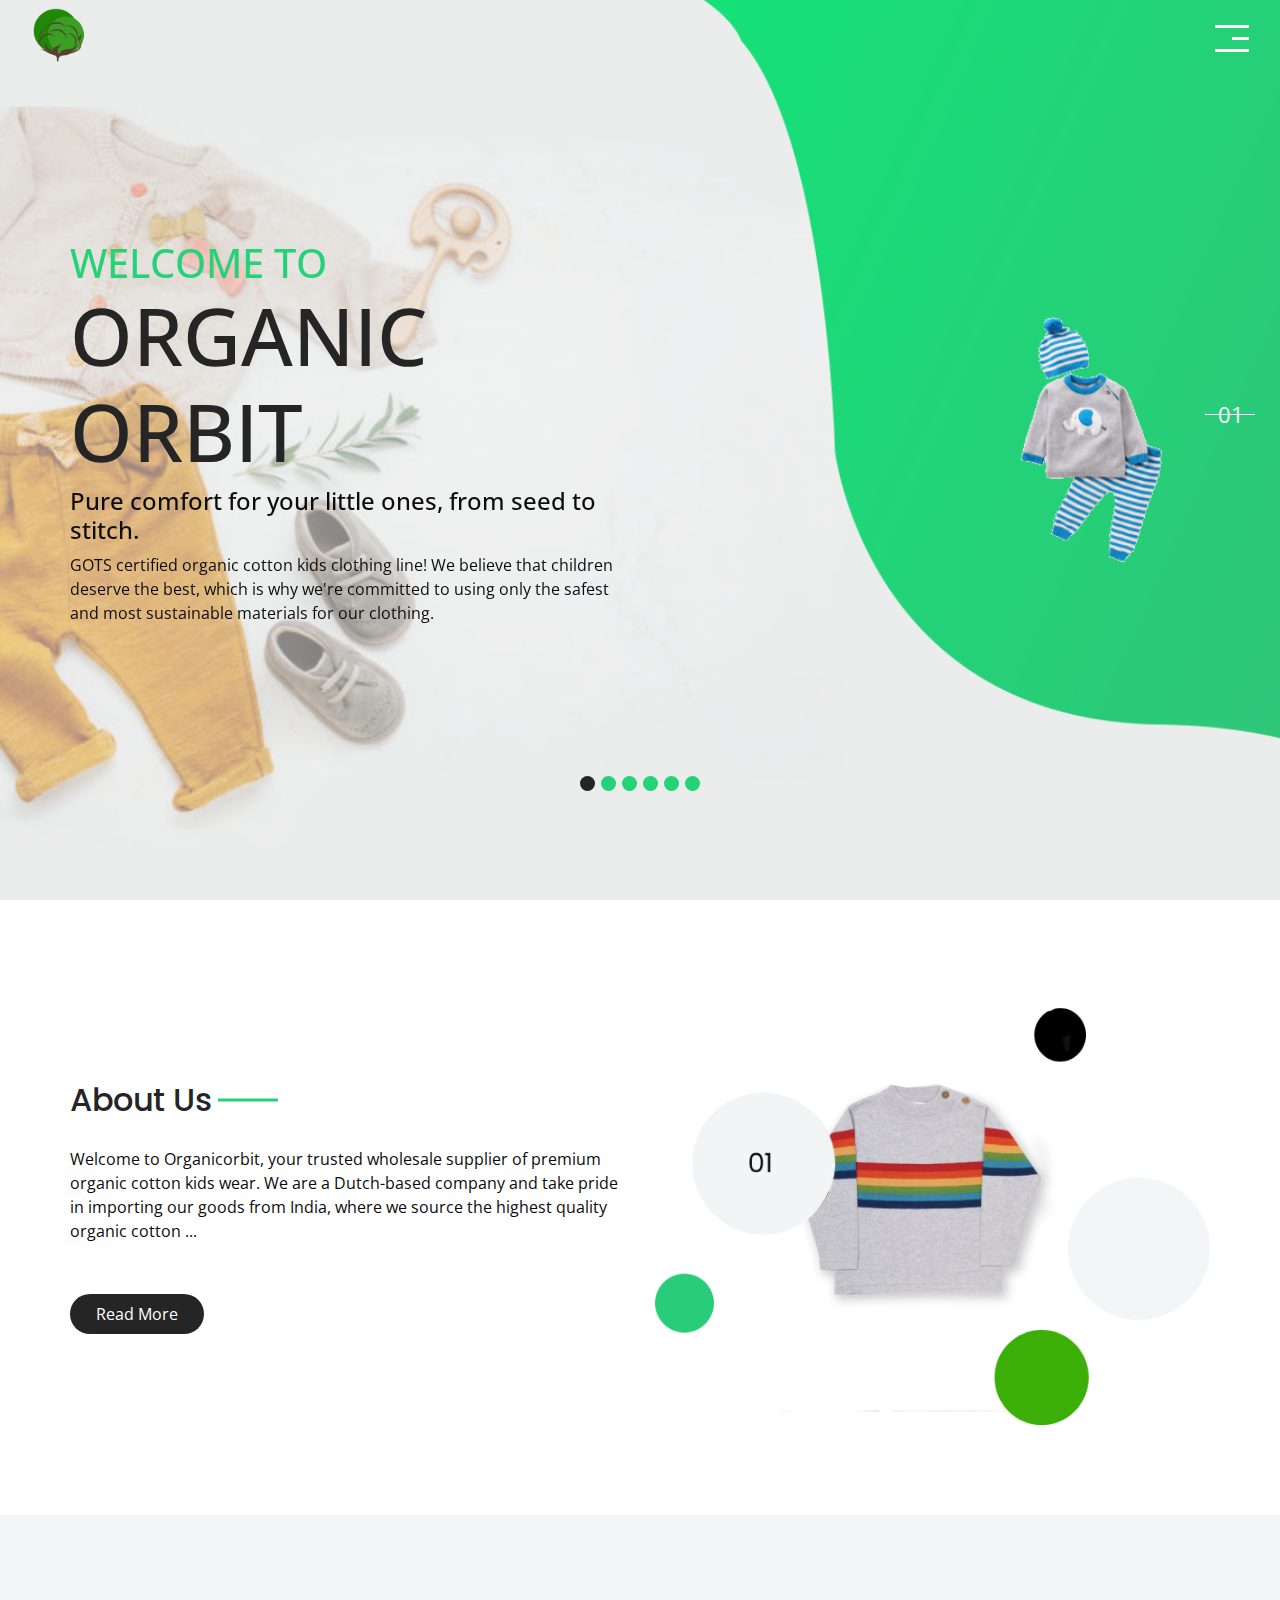
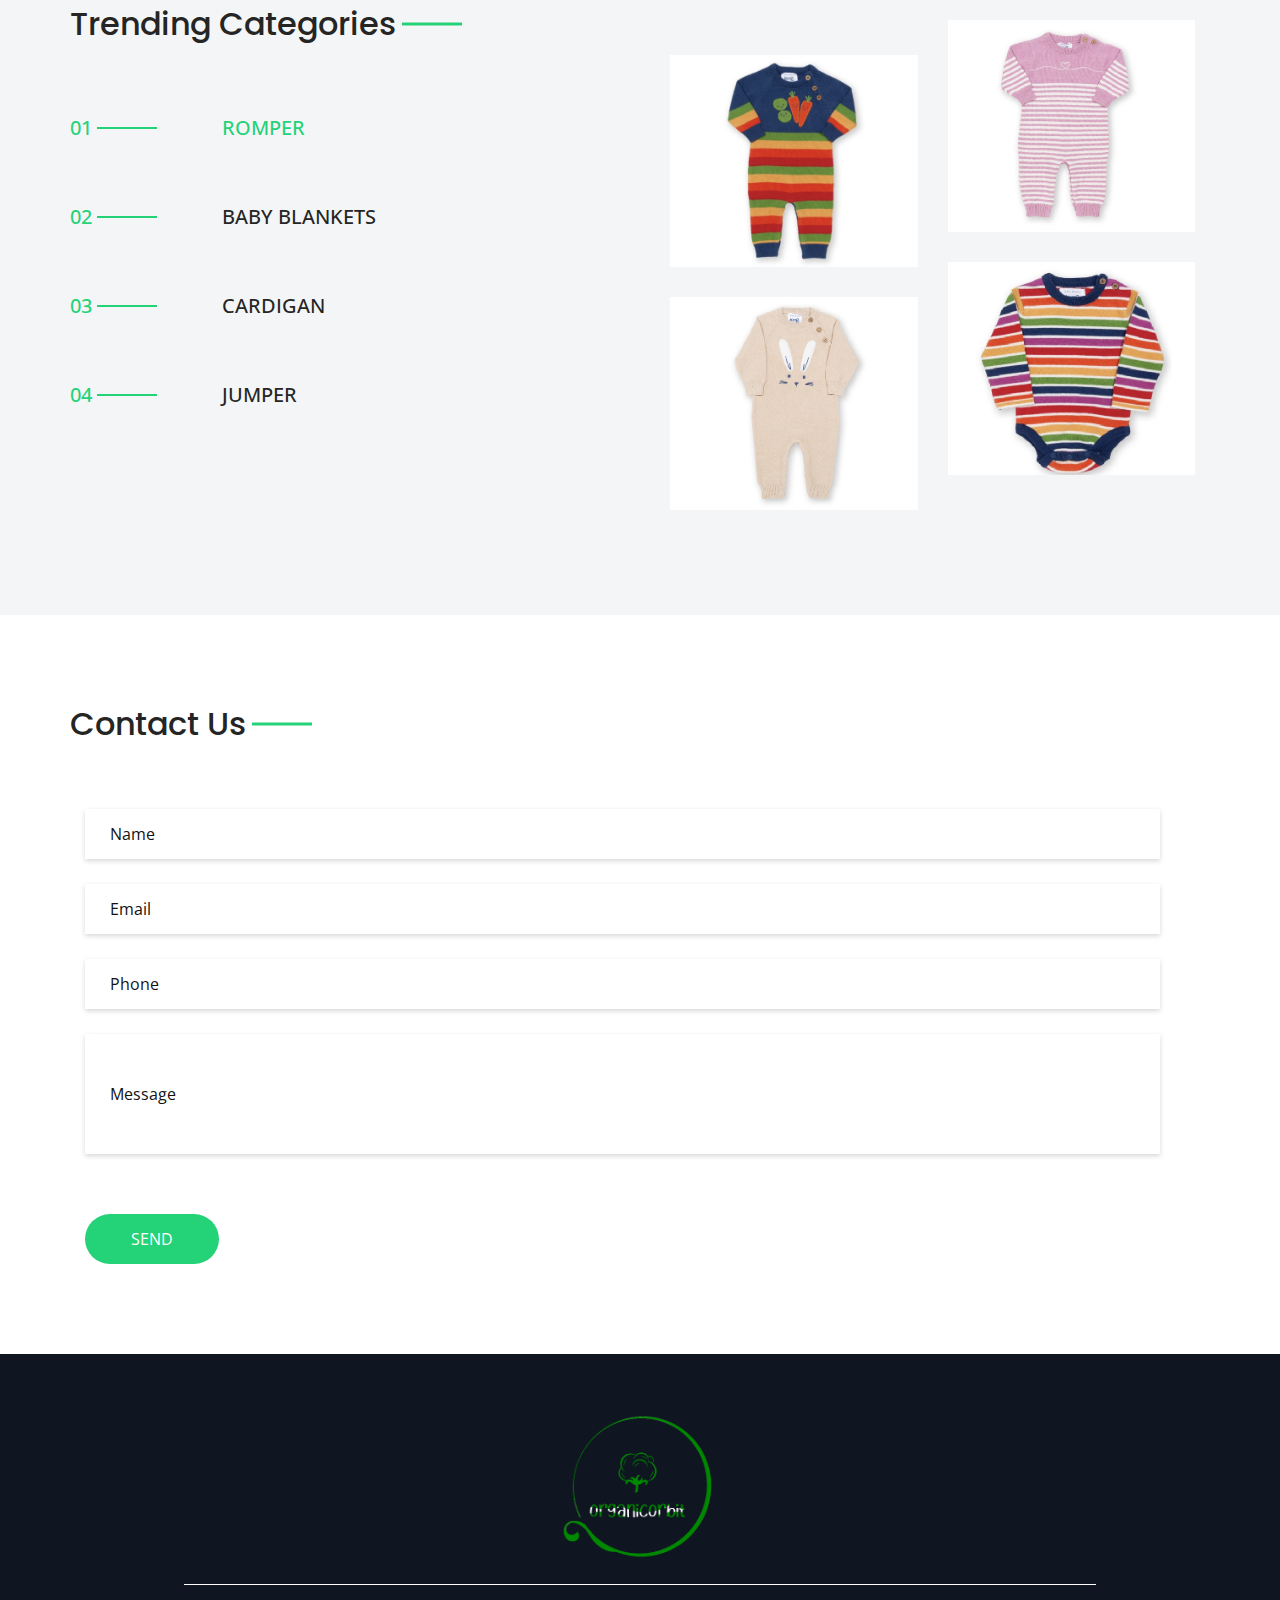
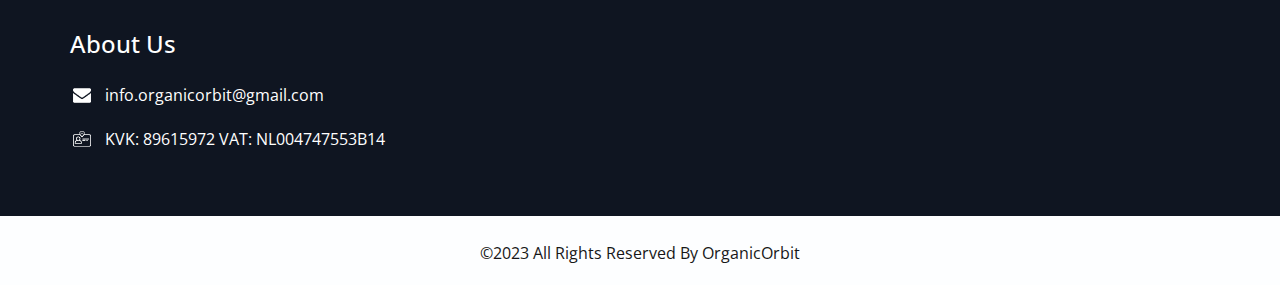
==== commit 6456109a: "Add files via upload" ====
--- a/index.html
+++ b/index.html
@@ -655,7 +655,7 @@
                 <img src="images/id-card.png" width="18px" alt="">
               </div>
               <p>
-                KVK:
+                KVK: 89615972  VAT: NL004747553B14
               </p>
             </div>
           </div>
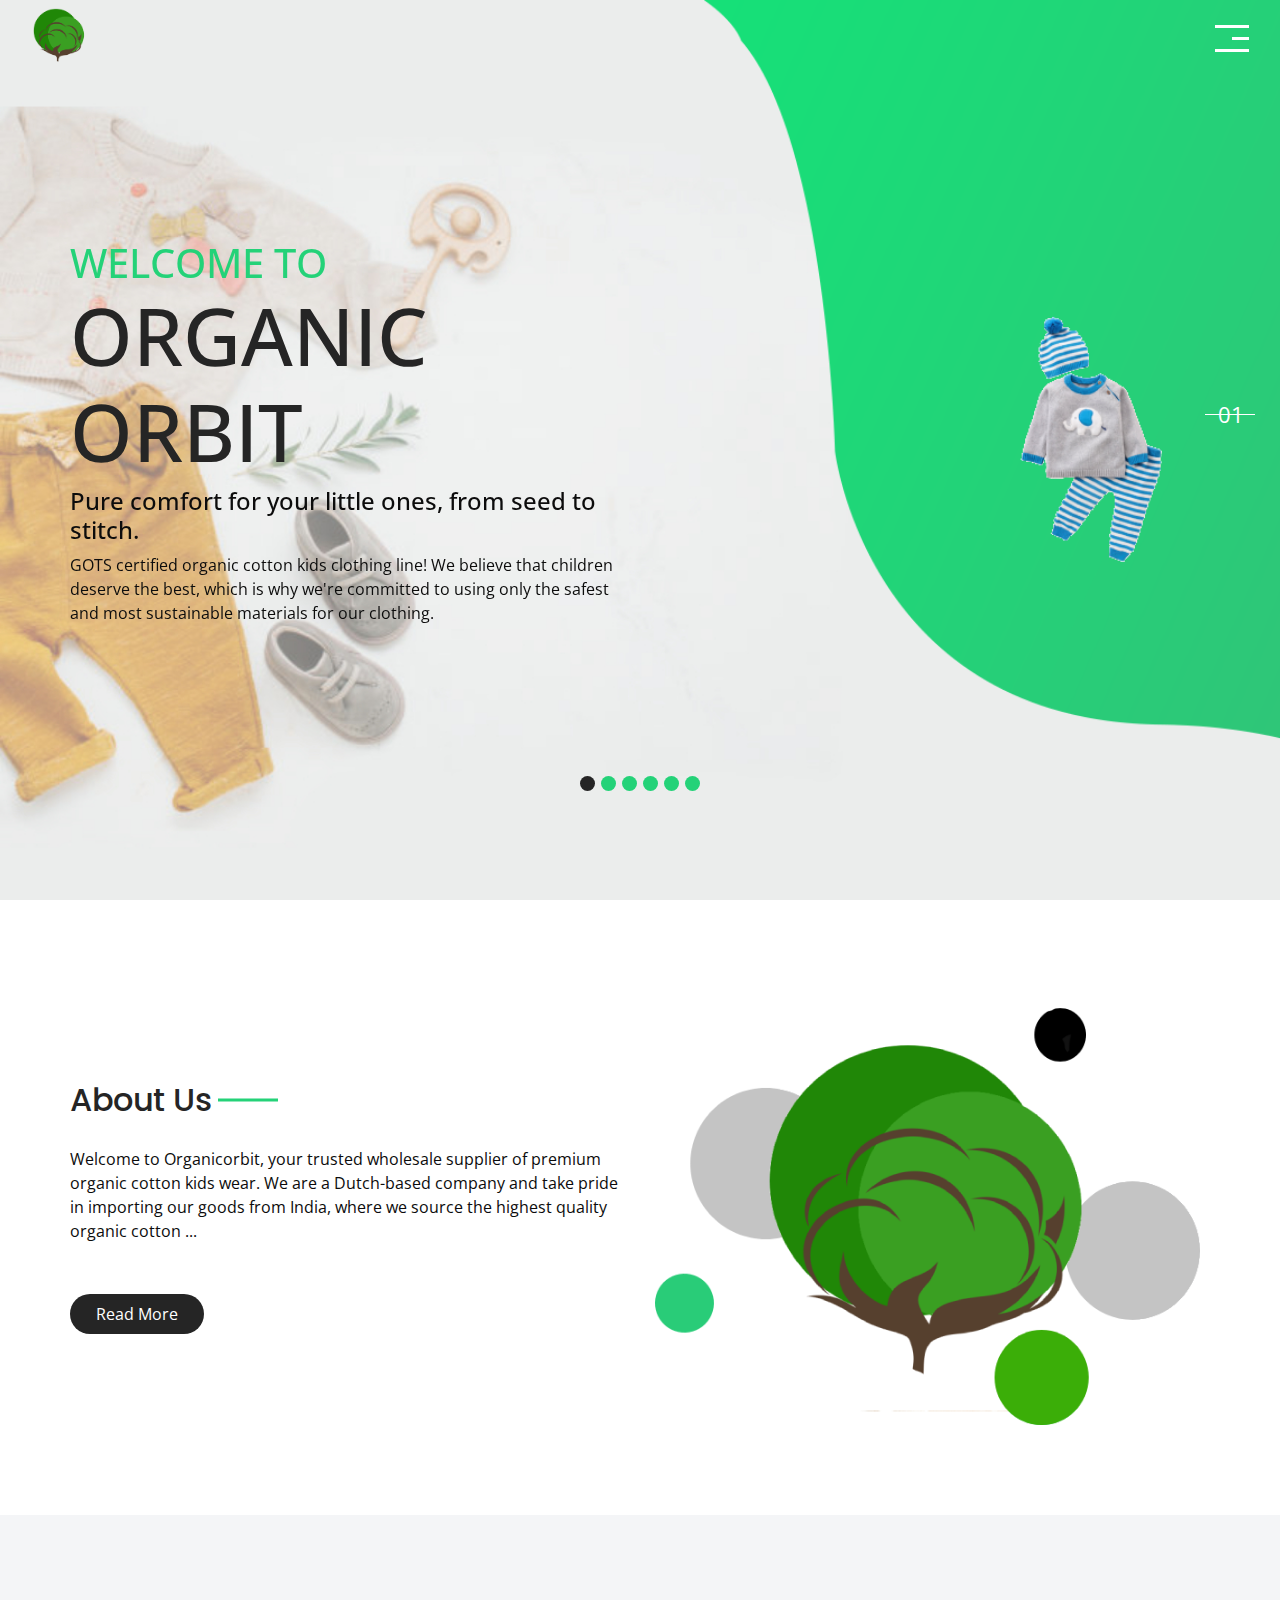
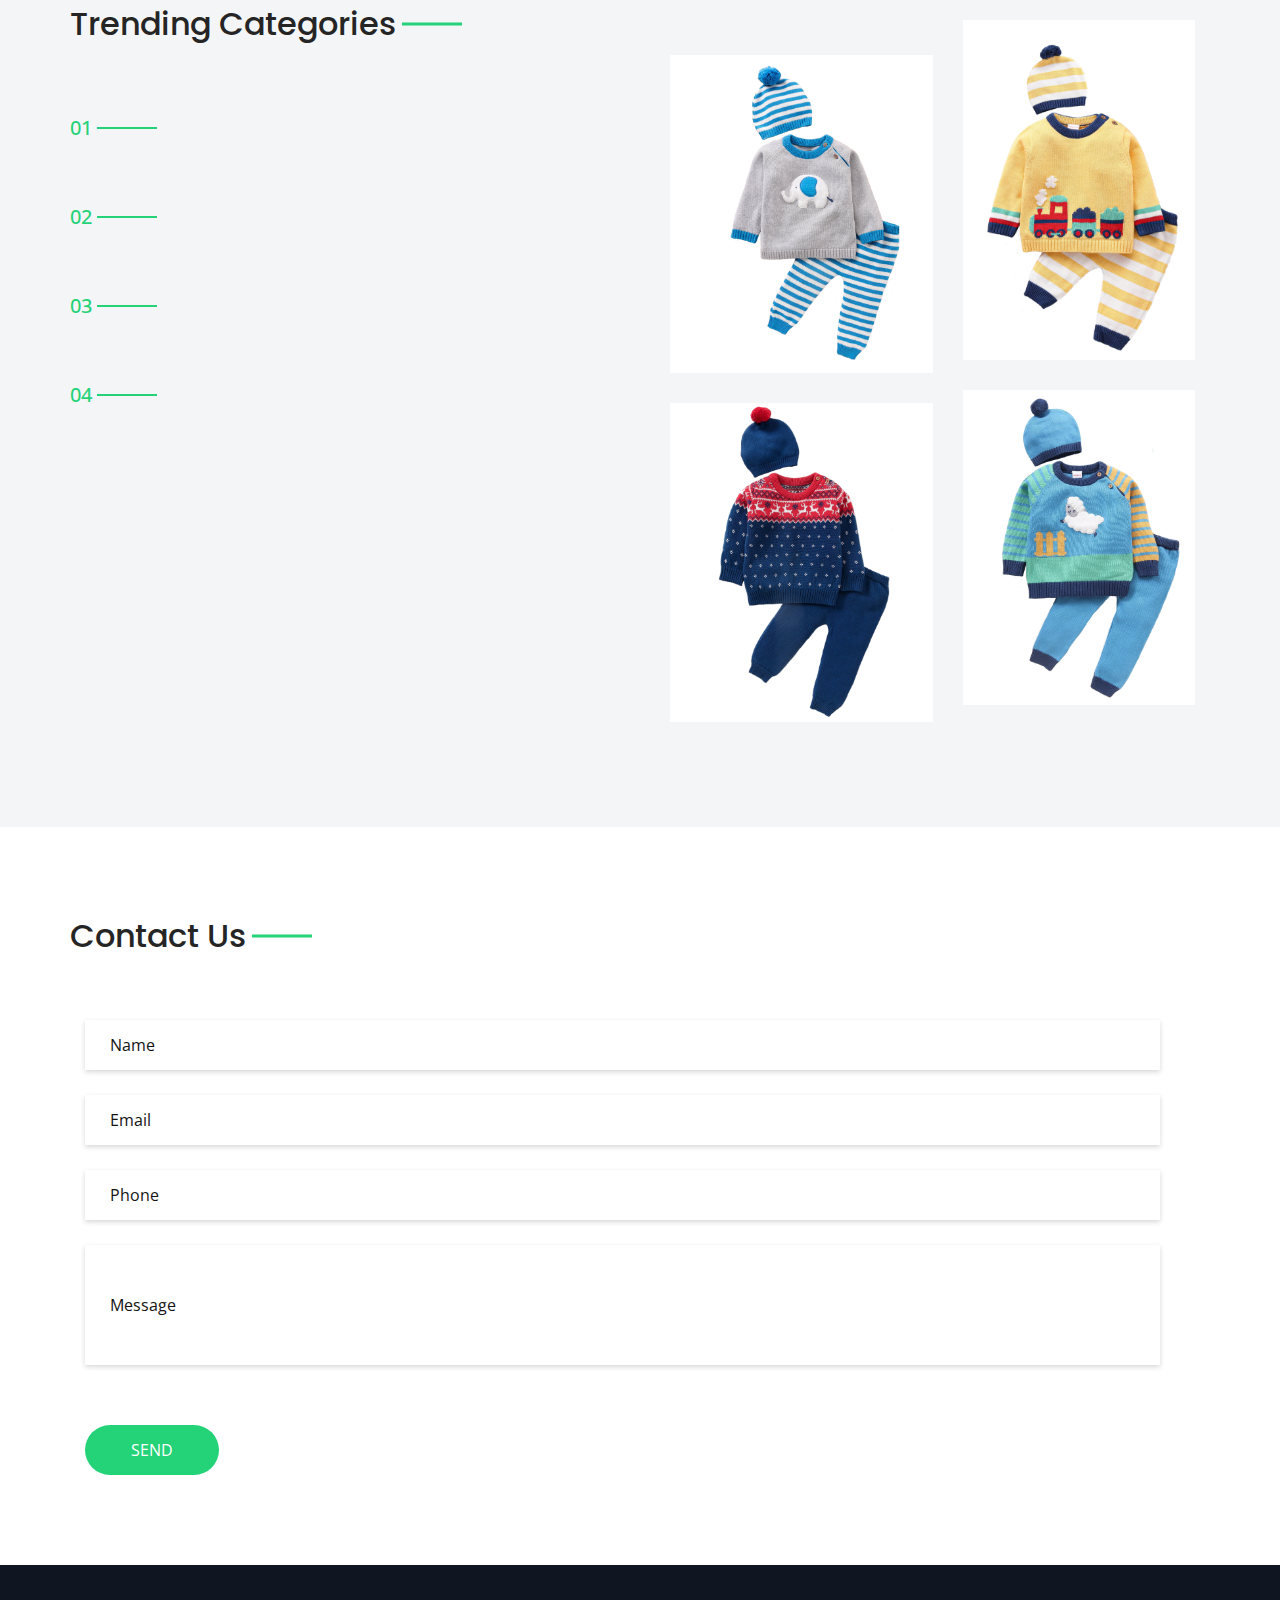
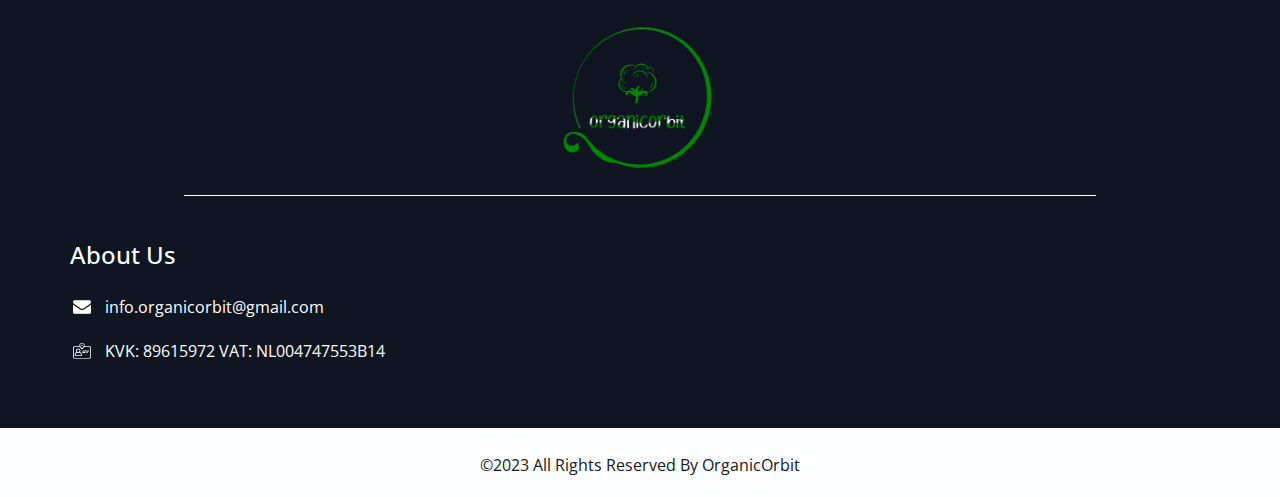
==== commit c8a497fb: "Add files via upload" ====
--- a/index.html
+++ b/index.html
@@ -306,11 +306,6 @@
                     </h5>
                   </div>
                   <hr>
-                  <div class="t-name">
-                    <h5>
-                      ROMPER
-                    </h5>
-                  </div>
                 </div>
                 <div class="t-link-box collapsed" data-toggle="collapse" data-target="#collapseTwo"
                   aria-expanded="false" aria-controls="collapseTwo">
@@ -320,11 +315,6 @@
                     </h5>
                   </div>
                   <hr>
-                  <div class="t-name">
-                    <h5>
-                      BABY BLANKETS
-                    </h5>
-                  </div>
                 </div>
                 <div class="t-link-box collapsed" data-toggle="collapse" data-target="#collapseThree"
                   aria-expanded="false" aria-controls="collapseThree">
@@ -334,11 +324,6 @@
                     </h5>
                   </div>
                   <hr>
-                  <div class="t-name">
-                    <h5>
-                      CARDIGAN
-                    </h5>
-                  </div>
                 </div>
                 <div class="t-link-box collapsed" data-toggle="collapse" data-target="#collapseFour"
                   aria-expanded="false" aria-controls="collapseFour">
@@ -348,11 +333,6 @@
                     </h5>
                   </div>
                   <hr>
-                  <div class="t-name">
-                    <h5>
-                      JUMPER
-                    </h5>
-                  </div>
                 </div>
               </div>
             </div>
@@ -362,18 +342,18 @@
               <div class="img_container ">
                 <div class="box b-1">
                   <div class="img-box">
-                    <img src="images/romber-1.png" alt="">
-                  </div>
-                  <div class="img-box">
-                    <img src="images/romber-2.png" alt="">
+                    <img src="images/set%202.jpg" alt="">
+                  </div>
+                  <div class="img-box">
+                    <img src="images/set%203.jpg" alt="">
                   </div>
                 </div>
                 <div class="box b-2">
                   <div class="img-box">
-                    <img src="images/romber-3.png" alt="">
-                  </div>
-                  <div class="img-box">
-                    <img src="images/romber-4.png" alt="">
+                    <img src="images/set%204.jpg" alt="">
+                  </div>
+                  <div class="img-box">
+                    <img src="images/set%205.jpg" alt="">
                   </div>
                 </div>
               </div>
@@ -382,16 +362,19 @@
               <div class="img_container ">
                 <div class="box b-1">
                   <div class="img-box">
-                    <img src="images/blanker-1.png" alt="">
-                  </div>
-                  <div class="img-box">
-                    <img src="images/blanket-2.png" alt="">
+                    <img src="images/cap%20set%201.jpg" alt="">
+                  </div>
+                  <div class="img-box">
+                    <img src="images/cap%20set%203.jpg" alt="">
                   </div>
                 </div>
                 <div class="box b-1">
 
                   <div class="img-box">
-                    <img src="images/blanket-3.png" alt="">
+                    <img src="images/cap%20set%202.jpg" alt="">
+                  </div>
+                  <div class="img-box">
+                    <img src="images/cap%20set%204.jpg" alt="">
                   </div>
                 </div>
               </div>
@@ -400,18 +383,18 @@
               <div class="img_container ">
                 <div class="box b-1">
                   <div class="img-box">
-                    <img src="images/cardigan-1.png" alt="">
-                  </div>
-                  <div class="img-box">
-                    <img src="images/cardigan-2.png" alt="">
+                    <img src="images/cardigan%201.jpg" alt="">
+                  </div>
+                  <div class="img-box">
+                    <img src="images/cardigan%202.jpg" alt="">
                   </div>
                 </div>
                 <div class="box b-2">
                   <div class="img-box">
-                    <img src="images/cardigan-3.png" alt="">
-                  </div>
-                  <div class="img-box">
-                    <img src="images/cardigan-4.png" alt="">
+                    <img src="images/hoody%201.jpg" alt="">
+                  </div>
+                  <div class="img-box">
+                    <img src="images/hoody%202.jpg" alt="">
                   </div>
                 </div>
               </div>
@@ -420,19 +403,19 @@
               <div class="img_container ">
                 <div class="box b-1">
                   <div class="img-box">
-                    <img src="images/jumper-1.png" alt="">
-                  </div>
-
-                  <div class="img-box">
-                    <img src="images/jumper-2.png" alt="">
+                    <img src="images/kimono%20sweater.jpg" alt="">
+                  </div>
+
+                  <div class="img-box">
+                    <img src="images/pullover%201.jpg" alt="">
                   </div>
                 </div>
                 <div class="box b-2">
                   <div class="img-box">
-                    <img src="images/jumper-3.png" alt="">
-                  </div>
-                  <div class="img-box">
-                    <img src="images/jumper-4.png" alt="">
+                    <img src="images/pullover%202.jpg" alt="">
+                  </div>
+                  <div class="img-box">
+                    <img src="images/set%201.jpg" alt="">
                   </div>
                 </div>
               </div>
